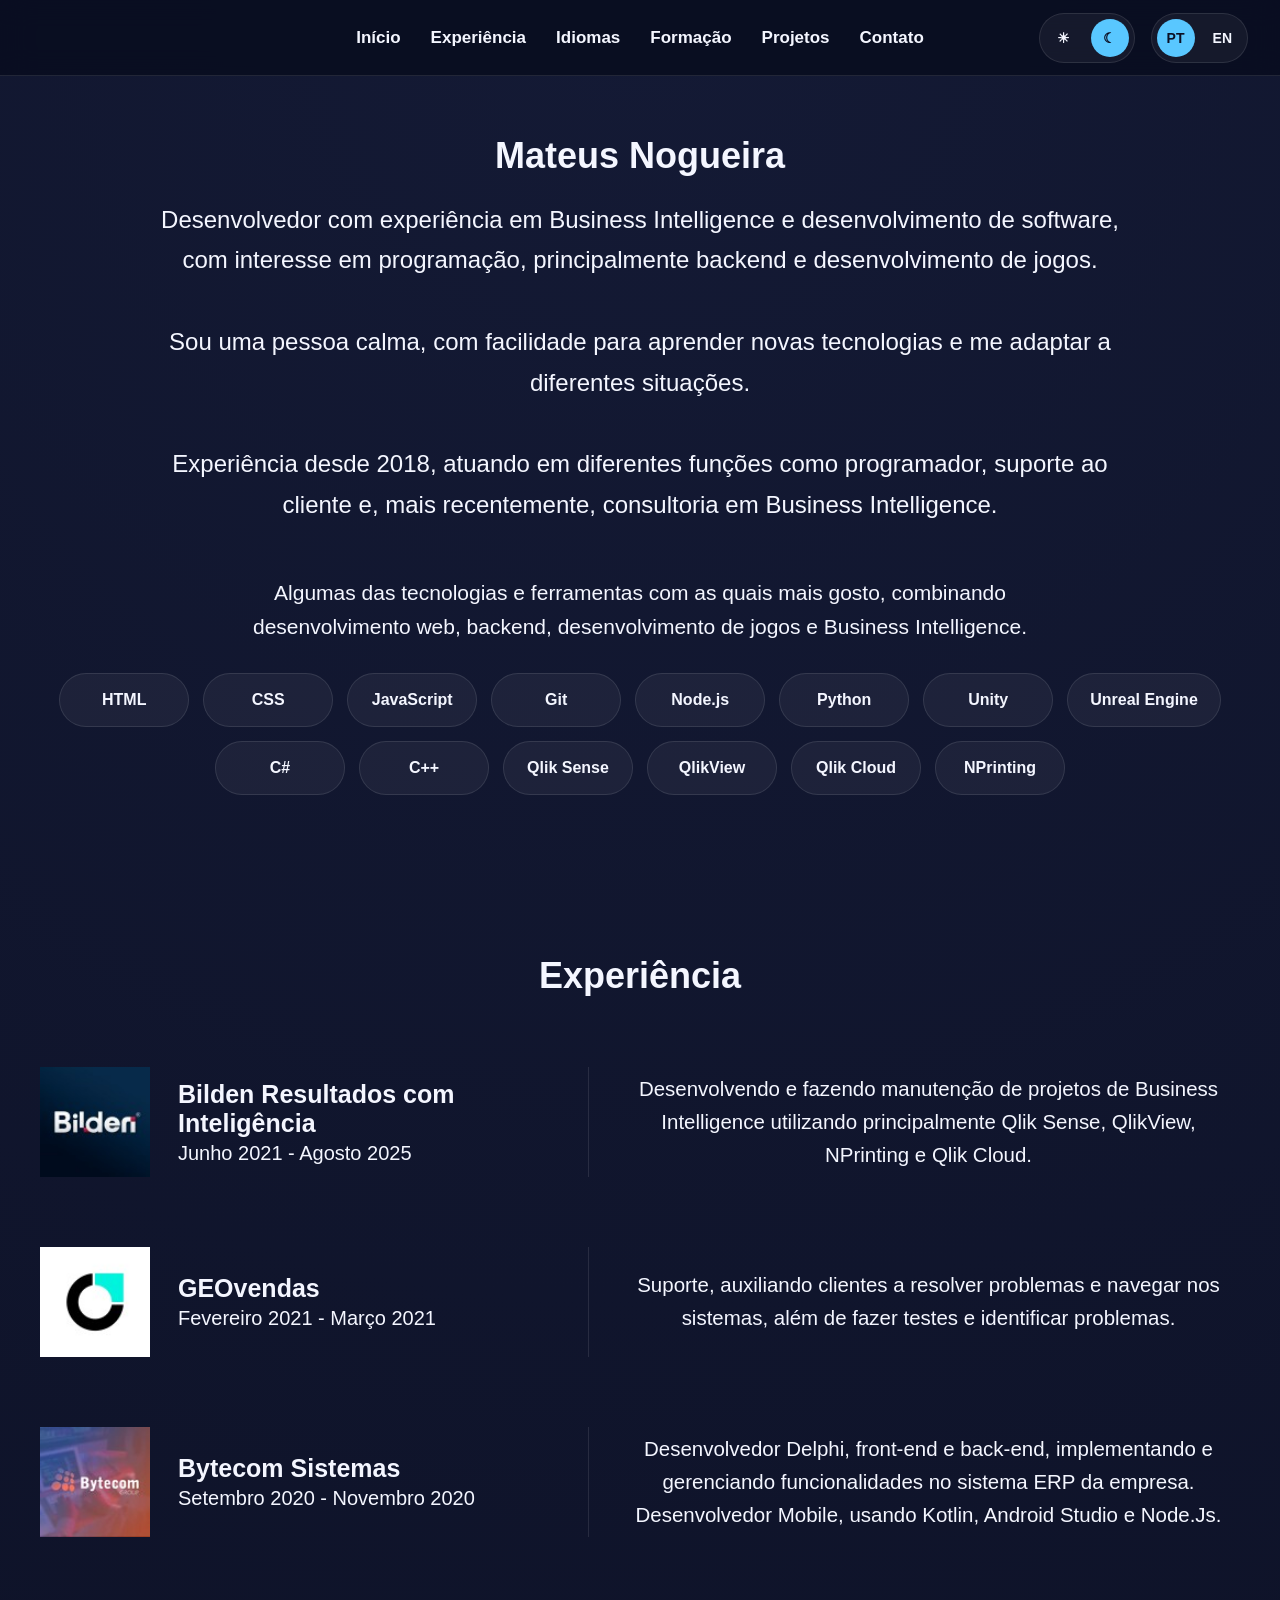
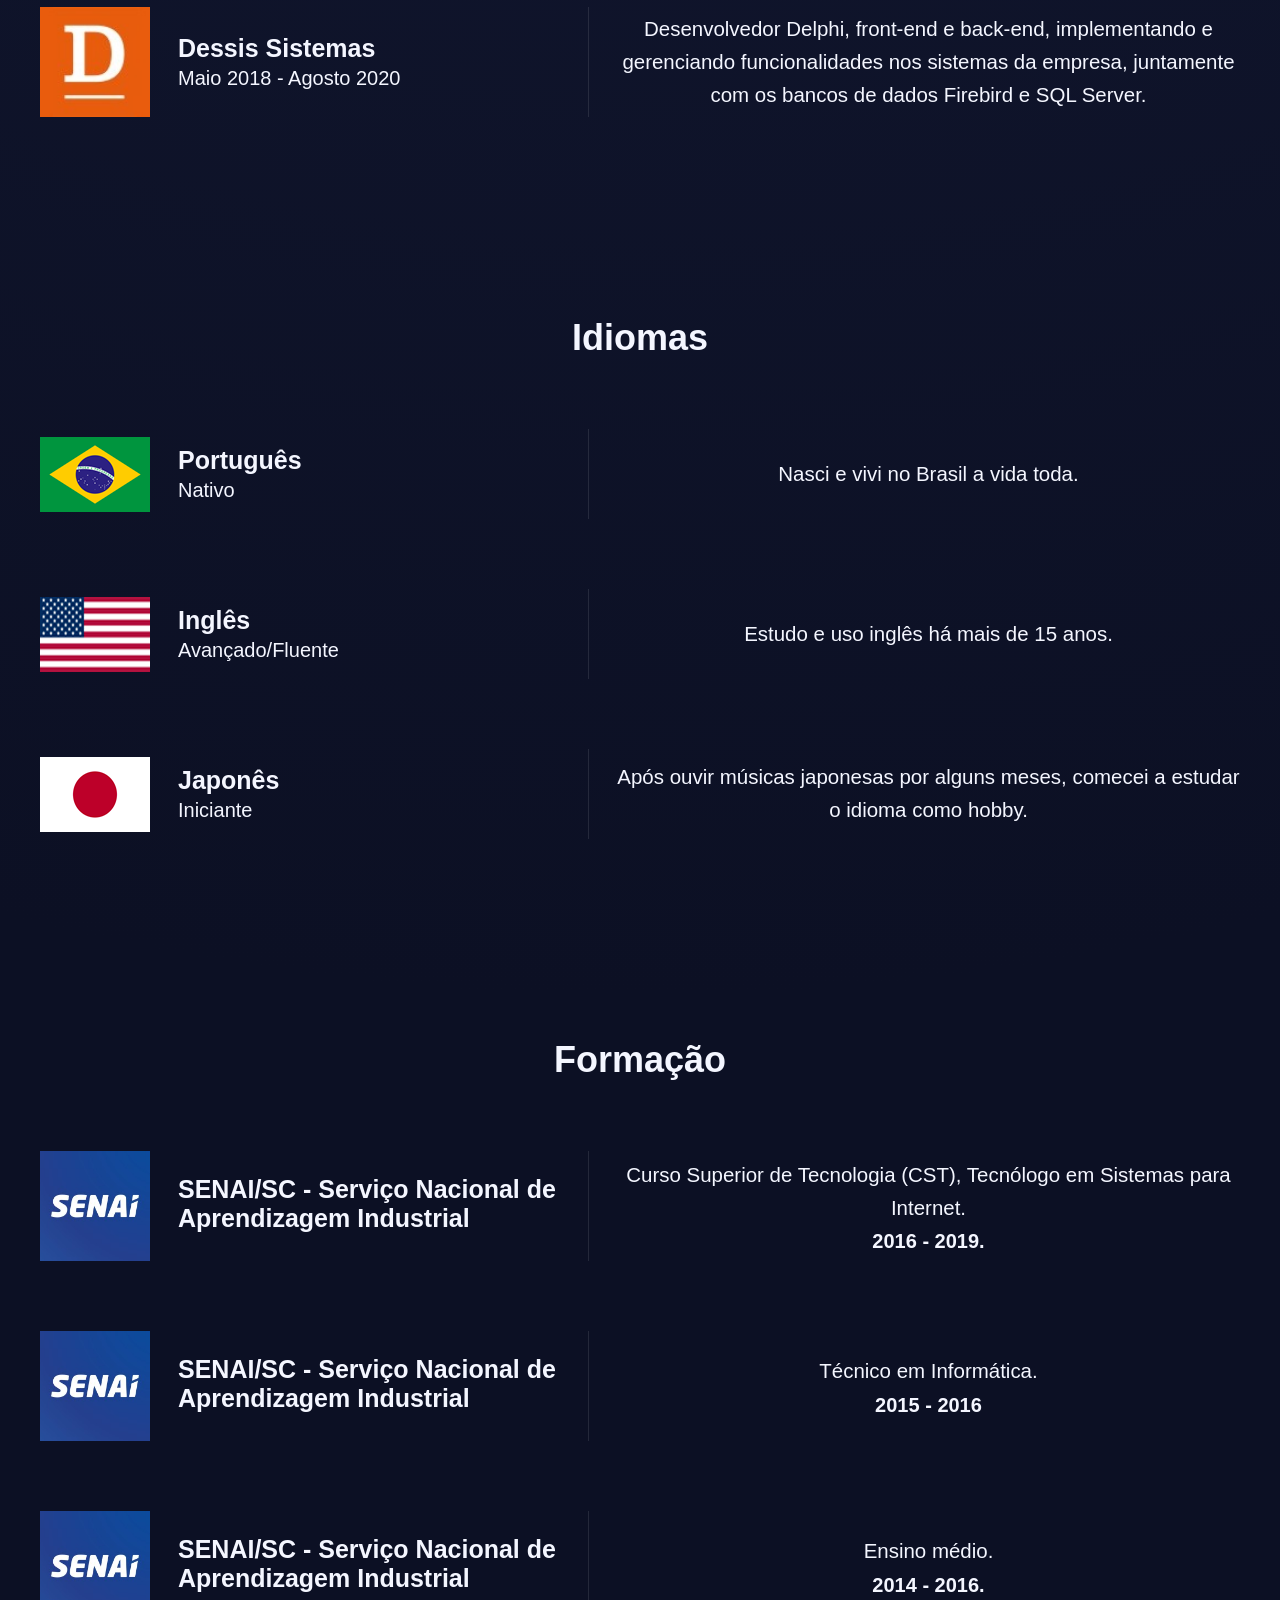
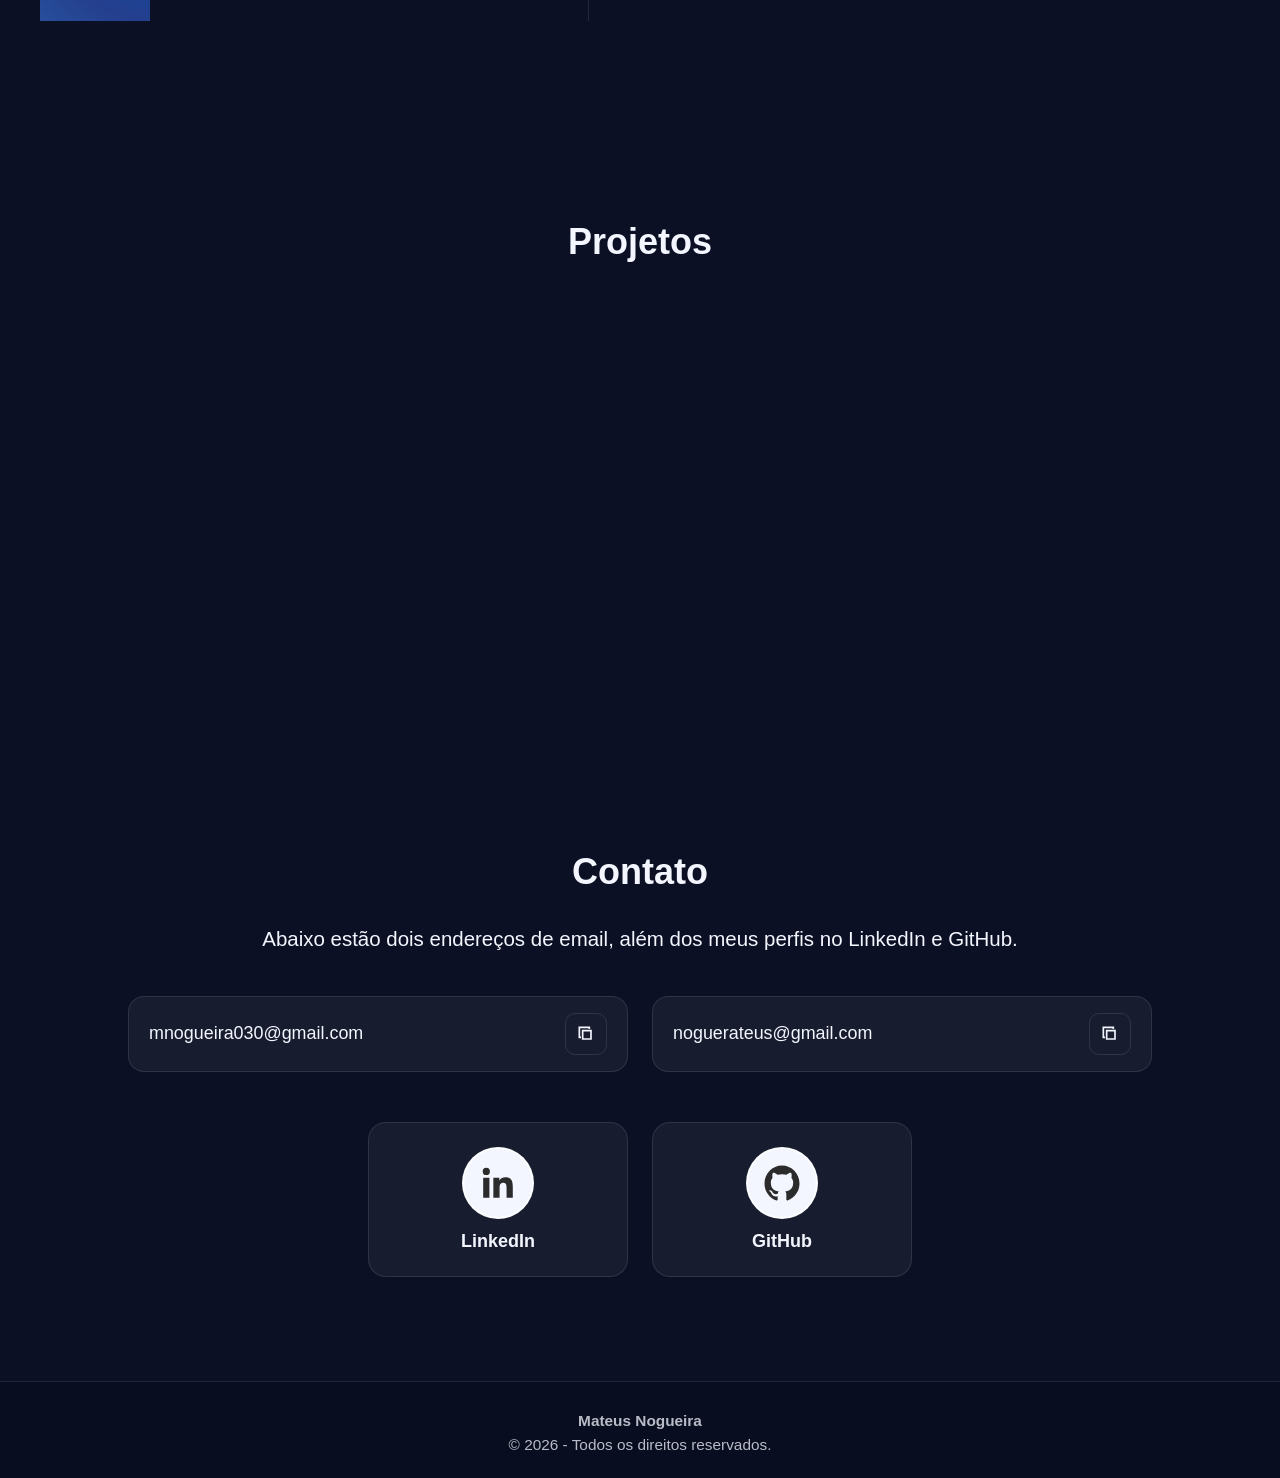
==== index.html @ 75cbdb63 "Inclusão da formação e formas de contato." ====
<!DOCTYPE html>
<html lang="pt-BR">
<head>
    <meta charset="UTF-8">
    <meta name="viewport" content="width=device-width, initial-scale=1.0">
    <link rel="stylesheet" href="css/main.css">
    <title data-i18n="site.title"></title>
</head>

<body>
    <header class="Header">
        <nav class="HeaderNav" aria-label="Navegação principal">
            <a href="#home" data-i18n="header.home"></a>
            <a href="#experience" data-i18n="header.experience"></a>
            <a href="#languages" data-i18n="header.languages"></a>
            <a href="#education" data-i18n="header.education"></a>
            <a href="#projects" data-i18n="header.projects"></a>
            <a href="#contact" data-i18n="header.contact"></a>
        </nav>

        <div class="HeaderControls">
            <div class="ControlGroup" aria-label="Seleção de tema">
                <button type="button" class="ControlButton ThemeButton" data-theme="light" aria-label="Usar tema claro" > ☀ </button>
                <button type="button" class="ControlButton ThemeButton" data-theme="dark" aria-label="Usar tema escuro"> ☾ </button>
            </div>

            <div class="ControlGroup" aria-label="Seleção de idioma" >
                <button type="button" class="ControlButton LanguageButton" data-language="ptbr" aria-label="Português"> PT </button>
                <button type="button" class="ControlButton LanguageButton" data-language="en" aria-label="English"> EN </button>
            </div>
        </div>
    </header>

    <main>
        <section id="home" class="ContentSection">
            <div class="AboutMeContent">
                <p class="DevName" data-i18n="main.dev.name"></p>
                <p class="HomeDescription" data-i18n="main.dev.description"></p>
            </div>
            <div class="Technologies">
                <p class="TechnologiesDescription" data-i18n="main.dev.technologies"></p>
                <div class="TechnologiesContainer">
                    <div class="TechnologyCard">HTML</div>
                    <div class="TechnologyCard">CSS</div>
                    <div class="TechnologyCard">JavaScript</div>
                    <div class="TechnologyCard">Git</div>
                    <div class="TechnologyCard">Node.js</div>
                    <div class="TechnologyCard">Python</div>
                    <div class="TechnologyCard">Unity</div>
                    <div class="TechnologyCard">Unreal Engine</div>
                    <div class="TechnologyCard">C#</div>
                    <div class="TechnologyCard">C++</div>
                    <div class="TechnologyCard">Qlik Sense</div>
                    <div class="TechnologyCard">QlikView</div>
                    <div class="TechnologyCard">Qlik Cloud</div>
                    <div class="TechnologyCard">NPrinting</div>
                </div>
            </div>
        </section>

        <section id="experience" class="ContentSection">
                <h2 data-i18n="sections.experience"></h2>
                <div class="ExperienceCard">
                    <div class="ExperiencePrimary">
                        <img class="ExperienceLogo" src="images/BildenNegociosLogo.jpg" alt="Bilden Resultados com Inteligência" >
                        <div class="ExperienceInfo">
                            <h3 data-i18n="experience.bilden.name"></h3>
                            <p data-i18n="experience.bilden.period"></p>
                        </div>
                    </div>
                    <div class="ExperienceDivider"></div>
                    <p class="ExperienceDescription" data-i18n="experience.bilden.description" ></p>
                </div>

                <div class="ExperienceCard">
                    <div class="ExperiencePrimary">
                        <img class="ExperienceLogo" src="images/GEOvendas.jpg" alt="GEOvendas" >
                        <div class="ExperienceInfo">
                            <h3 data-i18n="experience.geovendas.name"></h3>
                            <p data-i18n="experience.geovendas.period"></p>
                        </div>
                    </div>
                    <div class="ExperienceDivider"></div>
                    <p class="ExperienceDescription" data-i18n="experience.geovendas.description" ></p>
                </div>

                <div class="ExperienceCard">
                    <div class="ExperiencePrimary">
                        <img class="ExperienceLogo" src="images/BytecomLogo.jpg" alt="Bytecom Sistemas" >
                        <div class="ExperienceInfo">
                            <h3 data-i18n="experience.bytecom.name"></h3>
                            <p data-i18n="experience.bytecom.period"></p>
                        </div>
                    </div>
                    <div class="ExperienceDivider"></div>
                    <p class="ExperienceDescription" data-i18n="experience.bytecom.description" ></p>
                </div>

                <div class="ExperienceCard">
                    <div class="ExperiencePrimary">
                        <img class="ExperienceLogo" src="images/DessisLogo.jpg" alt="Dessis Sistemas" >
                        <div class="ExperienceInfo">
                            <h3 data-i18n="experience.dessis.name"></h3>
                            <p data-i18n="experience.dessis.period"></p>
                        </div>
                    </div>
                    <div class="ExperienceDivider"></div>
                    <p class="ExperienceDescription" data-i18n="experience.dessis.description" ></p>
                </div>
        </section>

        <section id="languages" class="ContentSection">
                <h2 data-i18n="sections.languages"></h2>
                <div class="LanguageCard">
                    <div class="LanguagePrimary">
                        <img class="LanguageFlag" src="images/BrazilIcon.png" alt="Brazil icon" >
                        <div class="LanguageInfo">
                            <h3 data-i18n="languages.portuguese.name"></h3>
                            <p data-i18n="languages.portuguese.level"></p>
                        </div>
                    </div>
                    <div class="LanguageDivider"></div>
                    <p class="LanguageDescription" data-i18n="languages.portuguese.description" ></p>
                </div>

                <div class="LanguageCard">
                    <div class="LanguagePrimary">
                        <img class="LanguageFlag" src="images/USAIcon.png" alt="USA icon" >
                        <div class="LanguageInfo">
                            <h3 data-i18n="languages.english.name"></h3>
                            <p data-i18n="languages.english.level"></p>
                        </div>
                    </div>
                    <div class="LanguageDivider"></div>
                    <p class="LanguageDescription" data-i18n="languages.english.description" ></p>
                </div>

                <div class="LanguageCard">
                    <div class="LanguagePrimary">
                        <img class="LanguageFlag" src="images/JapanIcon.png" alt="Japan icon" >
                        <div class="LanguageInfo">
                            <h3 data-i18n="languages.japanese.name"></h3>
                            <p data-i18n="languages.japanese.level"></p>
                        </div>
                    </div>
                    <div class="LanguageDivider"></div>
                    <p class="LanguageDescription" data-i18n="languages.japanese.description" ></p>
                </div>
        </section>

        <section id="education" class="ContentSection">
            <h2 data-i18n="sections.education"></h2>
            <div class="EducationCard">
                <div class="EducationPrimary">
                    <img class="EducationLogo" src="images/SenaiScLogo.jpg" alt="SENAI/SC" >
                    <div class="EducationInfo">
                        <h3 data-i18n="education.senai.name"></h3>
                    </div>
                </div>
                <div class="EducationDivider"></div>
                <div class="EducationDetails">
                    <p class="EducationDescription" data-i18n="education.bachelor.description" ></p>
                    <p class="EducationPeriod" data-i18n="education.bachelor.period"></p>
                </div>
            </div>

            <div class="EducationCard">
                <div class="EducationPrimary">
                    <img class="EducationLogo" src="images/SenaiScLogo.jpg" alt="SENAI/SC" >
                    <div class="EducationInfo">
                        <h3 data-i18n="education.senai.name"></h3>
                    </div>
                </div>
                <div class="EducationDivider"></div>
                <div class="EducationDetails">
                    <p class="EducationDescription" data-i18n="education.ittechnician.description" ></p>
                    <p class="EducationPeriod" data-i18n="education.ittechnician.period"></p>
                </div>
            </div>

            <div class="EducationCard">
                <div class="EducationPrimary">
                    <img class="EducationLogo" src="images/SenaiScLogo.jpg" alt="SENAI/SC" >
                    <div class="EducationInfo">
                        <h3 data-i18n="education.senai.name"></h3>
                    </div>
                </div>
                <div class="EducationDivider"></div>
                <div class="EducationDetails">
                    <p class="EducationDescription" data-i18n="education.highschool.description" ></p>
                    <p class="EducationPeriod" data-i18n="education.highschool.period"></p>
                </div>
            </div>
        </section>

        <section id="projects" class="ContentSection"> <h2 data-i18n="sections.projects"></h2> </section>

        <section id="contact" class="ContentSection">
            <h2 data-i18n="sections.contact"></h2>
            <p class="ContactDescription" data-i18n="contact.description"></p>
            <div class="ContactEmails">
                <div class="EmailCard">
                    <p class="EmailAddress">mnogueira030@gmail.com</p>
                    <button type="button" class="CopyButton" data-i18n-aria-label="contact.copyEmail" aria-label="Copiar email">
                        <svg class="CopyIcon" viewBox="0 0 24 24" aria-hidden="true" >
                            <path d="M8 8h10v10H8z" fill="none" stroke="currentColor" stroke-width="2" ></path>
                            <path d="M6 16H4V4h12v2" fill="none" stroke="currentColor" stroke-width="2" ></path>
                        </svg>
                    </button>
                </div>

                <div class="EmailCard">
                    <p class="EmailAddress">noguerateus@gmail.com</p>
                    <button type="button" class="CopyButton" data-i18n-aria-label="contact.copyEmail" aria-label="Copiar email" >
                        <svg class="CopyIcon" viewBox="0 0 24 24" aria-hidden="true" >
                            <path d="M8 8h10v10H8z" fill="none" stroke="currentColor" stroke-width="2" ></path>
                            <path d="M6 16H4V4h12v2" fill="none" stroke="currentColor" stroke-width="2" ></path>
                        </svg>
                    </button>
                </div>
            </div>

            <div class="SocialLinks">
                <a class="SocialCard LinkedInCard" href="https://www.linkedin.com/in/mateus-nogueira-b3b5a614b/" target="_blank" rel="noopener noreferrer">
                    <div class="SocialIconCircle">
                        <svg class="SocialIcon" viewBox="0 0 24 24" aria-hidden="true" >
                            <path fill="currentColor" d="M20.45 20.45h-3.56v-5.57c0-1.33-.03-3.04-1.85-3.04-1.85 0-2.14 1.45-2.14 2.94v5.67H9.34V9h3.42v1.56h.05c.48-.9 1.64-1.85 3.37-1.85 3.6 0 4.27 2.37 4.27 5.46v6.28zM5.32 7.43a2.06 2.06 0 1 1 0-4.12 2.06 2.06 0 0 1 0 4.12zM7.1 20.45H3.54V9H7.1v11.45z"></path>
                        </svg>
                    </div>
                    <p>LinkedIn</p>
                </a>
                <a class="SocialCard GitHubCard" href="https://github.com/MateusNoguera" target="_blank" rel="noopener noreferrer" >
                    <div class="SocialIconCircle">
                        <svg class="SocialIcon" viewBox="0 0 24 24" aria-hidden="true" >
                            <path fill="currentColor" d="M12 2C6.48 2 2 6.58 2 12.23c0 4.52 2.87 8.35 6.84 9.7.5.1.68-.22.68-.49 0-.24-.01-1.05-.01-1.9-2.78.62-3.37-1.21-3.37-1.21-.45-1.18-1.11-1.49-1.11-1.49-.91-.64.07-.63.07-.63 1 .07 1.53 1.05 1.53 1.05.89 1.56 2.34 1.11 2.91.85.09-.66.35-1.11.63-1.36-2.22-.26-4.56-1.14-4.56-5.06 0-1.12.39-2.03 1.03-2.75-.1-.26-.45-1.3.1-2.71 0 0 .84-.28 2.75 1.05A9.4 9.4 0 0 1 12 6.93a9.4 9.4 0 0 1 2.5.35c1.91-1.33 2.75-1.05 2.75-1.05.55 1.41.2 2.45.1 2.71.64.72 1.03 1.63 1.03 2.75 0 3.93-2.34 4.8-4.57 5.06.36.32.68.94.68 1.89 0 1.36-.01 2.46-.01 2.8 0 .27.18.59.69.49A10.24 10.24 0 0 0 22 12.23C22 6.58 17.52 2 12 2z"></path>
                        </svg>
                    </div>
                    <p>GitHub</p>
                </a>
            </div>
        </section>
    </main>

    <footer class="Footer">
        <p class="FooterDevName" data-i18n="main.dev.name"></p>
    <p data-i18n="footer.rights"></p>
    </footer>

    <script src="js/functions.js"></script>
</body>
</html>
---- css/main.css ----
:root {
    --background: #0c1024;
    --background-secondary: #141a35;
    --header-background: rgba(9, 13, 31, 0.88);

    --text: #f4f6ff;

    --accent: #59c7ff;
    --social-accent: #3b82a0;

    --border: rgba(255, 255, 255, 0.1);
    --card-background: rgba(255, 255, 255, 0.05);
}

:root[data-theme="light"] {
    --background: #eef3fb;
    --background-secondary: #ffffff;
    --header-background: rgba(255, 255, 255, 0.9);

    --text: #172038;

    --accent: #087fcb;

    --border: rgba(20, 31, 55, 0.28);
    --card-background: rgba(255, 255, 255, 0.72);
}

* {
    box-sizing: border-box;
    margin: 0;
    padding: 0;
}

html {
    scroll-behavior: smooth;
}

body {
    min-height: 100vh;
    color: var(--text);
    background:
        radial-gradient(
            circle at top,
            var(--background-secondary),
            var(--background) 55%
        );
    font-family: Arial, Helvetica, sans-serif;
    transition:
        color 0.3s ease,
        background-color 0.3s ease;
}

.Header {
    position: fixed;
    top: 0;
    left: 0;
    z-index: 10;
    display: grid;
    grid-template-columns: 1fr auto 1fr;
    align-items: center;
    width: 100%;
    min-height: 76px;
    padding: 12px 32px;
    background: var(--header-background);
    border-bottom: 1px solid var(--border);
    backdrop-filter: blur(14px);
}

.HeaderNav {
    grid-column: 2;
    display: flex;
    align-items: center;
    justify-content: center;
    gap: 30px;
}

.HeaderNav a {
    position: relative;
    color: var(--text);
    text-decoration: none;
    font-size: 17px;
    font-weight: 600;
    transition:
        color 0.2s ease,
        transform 0.2s ease;
}

.HeaderNav a::after {
    content: "";
    position: absolute;
    left: 0;
    bottom: -7px;
    width: 100%;
    height: 2px;
    background: var(--accent);
    border-radius: 999px;
    transform: scaleX(0);
    transition: transform 0.2s ease;
}

.HeaderNav a:hover {
    color: var(--accent);
    transform: translateY(-2px);
}

.HeaderNav a:hover::after {
    transform: scaleX(1);
}

.HeaderControls {
    grid-column: 3;
    justify-self: end;
    display: flex;
    align-items: center;
    gap: 16px;
}

.ControlGroup {
    display: flex;
    align-items: center;
    gap: 8px;
    padding: 5px;
    background: var(--card-background);
    border: 1px solid var(--border);
    border-radius: 999px;
}

.ControlButton {
    min-width: 38px;
    height: 38px;
    padding: 0 10px;
    color: var(--text);
    background: transparent;
    border: none;
    border-radius: 999px;
    font-size: 14px;
    font-weight: 700;
    cursor: pointer;
    transition:
        color 0.2s ease,
        background-color 0.2s ease,
        transform 0.2s ease;
}

.ControlButton:hover {
    color: var(--background);
    background: var(--accent);
    transform: scale(1.06);
}

.ControlButton.IsActive {
    color: var(--background);
    background: var(--accent);
}

main {
    padding-top: 76px;
}

section {
    scroll-margin-top: 100px;
}

#home {
    display: flex;
    flex-direction: column;
    align-items: center;
    min-height: auto;
    padding-top: 60px;
    padding-bottom: 60px;
}

.AboutMeContent {
    width: 100%;
    margin: 0 auto;
    text-align: center;
}

.DevName {
    margin-bottom: 24px;
    color: var(--text);
    font-size: clamp(26px, 4vw, 36px);
    font-weight: 700;
    line-height: 1.1;
    text-align: center;
}

.HomeDescription {
    width: 100%;
    max-width: 1000px;
    margin: 0 auto;
    color: var(--text);
    font-size: clamp(18px, 2vw, 24px);
    line-height: 1.7;
    white-space: pre-line;
    text-align: center;
}

.ContentSection {
    width: min(100% - 80px, 1500px);
    min-height: 70vh;
    margin: 0 auto;
    padding: 100px 0;
}

.ContentSection h2 {
    font-size: clamp(26px, 4vw, 36px);
    text-align: center;
}

.Technologies {
    width: 100%;
    margin-top: 50px;
}

.TechnologiesDescription {
    max-width: 850px;
    margin: 0 auto 30px;
    color: var(--text);
    font-size: clamp(17px, 2vw, 21px);
    line-height: 1.6;
    text-align: center;
}

.TechnologiesContainer {
    display: flex;
    justify-content: center;
    flex-wrap: wrap;
    gap: 14px;
}

.TechnologyCard {
    display: flex;
    align-items: center;
    justify-content: center;
    min-width: 130px;
    min-height: 54px;
    padding: 12px 22px;
    color: var(--text);
    background: var(--card-background);
    border: 1px solid var(--border);
    border-radius: 999px;
    font-size: 16px;
    font-weight: 600;
    transition:
        border-color 0.2s ease,
        background-color 0.2s ease,
        transform 0.2s ease;
}

.TechnologyCard:hover {
    border-color: var(--accent);
    transform: translateY(-3px);
}

.ExperienceCard {
    display: grid;
    grid-template-columns: minmax(420px, 520px) 1px 1fr;
    align-items: center;
    gap: 28px;
    width: 100%;
    margin-top: 70px;
}

.ExperiencePrimary {
    display: flex;
    align-items: center;
    gap: 28px;
}

.ExperienceLogo {
    flex-shrink: 0;
    width: 110px;
    height: 110px;
    object-fit: cover;
}

.ExperienceInfo {
    min-width: 0;
    color: var(--text);
    text-align: left;
}

.ExperienceInfo h3 {
    margin-bottom: 4px;
    font-size: clamp(20px, 2vw, 25px);
    font-weight: 700;
}

.ExperienceInfo p {
    font-size: clamp(16px, 1.6vw, 20px);
}

.ExperienceDivider {
    width: 1px;
    height: 100%;
    min-height: 110px;
    background: var(--border);
}

.ExperienceDescription {
    min-width: 0;
    color: var(--text);
    font-size: clamp(18px, 1.6vw, 22px);
    line-height: 1.6;
    text-align: center;
    white-space: pre-line;
    overflow-wrap: break-word;
}

.LanguageCard {
    display: grid;
    grid-template-columns: minmax(420px, 520px) 1px 1fr;
    align-items: center;
    gap: 28px;
    width: 100%;
    margin-top: 70px;
}

.LanguagePrimary {
    display: flex;
    align-items: center;
    gap: 28px;
}

.LanguageFlag {
    flex-shrink: 0;
    width: 110px;
    height: 75px;
    object-fit: cover;
}

.LanguageInfo {
    min-width: 0;
    color: var(--text);
    text-align: left;
}

.LanguageInfo h3 {
    margin-bottom: 4px;
    font-size: clamp(20px, 2vw, 25px);
    font-weight: 700;
}

.LanguageInfo p {
    font-size: clamp(16px, 1.6vw, 20px);
}

.LanguageDivider {
    width: 1px;
    height: 100%;
    min-height: 90px;
    background: var(--border);
}

.LanguageDescription {
    min-width: 0;
    color: var(--text);
    font-size: clamp(18px, 1.6vw, 22px);
    line-height: 1.6;
    text-align: center;
    white-space: pre-line;
    overflow-wrap: break-word;
}

.EducationCard {
    display: grid;
    grid-template-columns: minmax(420px, 520px) 1px 1fr;
    align-items: center;
    gap: 28px;
    width: 100%;
    margin-top: 70px;
}

.EducationPrimary {
    display: flex;
    align-items: center;
    gap: 28px;
}

.EducationLogo {
    flex-shrink: 0;
    width: 110px;
    height: 110px;
    object-fit: cover;
}

.EducationInfo {
    min-width: 0;
    color: var(--text);
    text-align: left;
}

.EducationInfo h3 {
    margin-bottom: 4px;
    font-size: clamp(20px, 2vw, 25px);
    font-weight: 700;
}

.EducationDivider {
    width: 1px;
    height: 100%;
    min-height: 110px;
    background: var(--border);
}

.EducationDetails {
    min-width: 0;
    color: var(--text);
    text-align: center;
}

.EducationDescription {
    min-width: 0;
    color: var(--text);
    font-size: clamp(18px, 1.6vw, 22px);
    line-height: 1.6;
    text-align: center;
    white-space: pre-line;
    overflow-wrap: break-word;
}

.EducationPeriod {
    margin-top: 6px;
    color: var(--text);
    font-size: clamp(16px, 1.6vw, 20px);
    text-align: center;
    font-weight: 700;
}

.ContactDescription {
    max-width: 800px;
    margin: 30px auto 0;
    color: var(--text);
    font-size: clamp(17px, 1.6vw, 21px);
    line-height: 1.6;
    text-align: center;
}

.ContactEmails {
    display: grid;
    grid-template-columns: repeat(2, minmax(300px, 500px));
    justify-content: center;
    gap: 24px;
    margin-top: 40px;
}

.EmailCard {
    display: flex;
    align-items: center;
    justify-content: space-between;
    gap: 20px;
    min-height: 76px;
    padding: 16px 20px;
    background: var(--card-background);
    border: 1px solid var(--border);
    border-radius: 16px;
}

.EmailAddress {
    min-width: 0;
    color: var(--text);
    font-size: clamp(16px, 1.4vw, 19px);
    overflow-wrap: anywhere;
}

.CopyButton {
    display: flex;
    align-items: center;
    justify-content: center;
    flex-shrink: 0;
    width: 42px;
    height: 42px;
    padding: 0;
    color: var(--text);
    background: transparent;
    border: 1px solid var(--border);
    border-radius: 10px;
    cursor: pointer;
    transition:
        color 0.2s ease,
        background-color 0.2s ease,
        border-color 0.2s ease,
        transform 0.2s ease;
}

.CopyButton:hover {
    color: var(--background);
    background: var(--accent);
    border-color: var(--accent);
    transform: translateY(-2px);
}

.CopyIcon {
    width: 20px;
    height: 20px;
}

.SocialLinks {
    display: grid;
    grid-template-columns: repeat(2, minmax(180px, 260px));
    justify-content: center;
    gap: 24px;
    margin-top: 50px;
}

.SocialCard {
    display: flex;
    flex-direction: column;
    align-items: center;
    justify-content: center;
    gap: 12px;
    min-height: 150px;
    padding: 24px;
    color: var(--text);
    background: var(--card-background);
    border: 1px solid var(--border);
    border-radius: 18px;
    text-decoration: none;
    transition:
        border-color 0.2s ease,
        transform 0.2s ease,
        box-shadow 0.2s ease;
}

.SocialCard:hover {
    border-color: var(--accent);
    transform: translateY(-5px);
    box-shadow: 0 10px 30px rgba(0, 0, 0, 0.15);
}

.SocialCard p {
    font-size: 18px;
    font-weight: 700;
}

.SocialIconCircle {
    position: relative;
    display: flex;
    align-items: center;
    justify-content: center;
    width: 72px;
    height: 72px;
    color: #2b2b2b;
    background: var(--text);
    border: 2px solid rgba(255, 255, 255, 0.85);
    border-radius: 50%;
    overflow: hidden;
}

.SocialIconCircle::before {
    content: "";
    position: absolute;
    left: 0;
    bottom: 0;
    width: 100%;
    height: 0;
    transition: height 0.35s ease;
}

.SocialIcon {
    position: relative;
    z-index: 1;
    width: 42px;
    height: 42px;
}

.SocialCard:hover .SocialIconCircle::before {
    height: 100%;
}

.LinkedInCard .SocialIconCircle::before {
    background: #0a66c2;
}

.GitHubCard .SocialIconCircle::before {
    background: #181717;
}

.LinkedInCard:hover .SocialIconCircle,
.GitHubCard:hover .SocialIconCircle {
    color: #ffffff;
}

.CopyButton.IsCopied {
    color: #ffffff;
    background: #2e9d63;
    border-color: #2e9d63;
}

.Footer {
    width: 100%;
    padding: 24px 20px;
    color: var(--text);
    background: var(--header-background);
    border-top: 1px solid var(--border);
    text-align: center;
}

.FooterDevName {
    font-size: clamp(18px, 1.5vw, 22px);
    font-weight: 700;
}

.Footer p {
    margin-top: 6px;
    font-size: clamp(14px, 1.2vw, 16px);
    opacity: 0.75;
}

@media (max-width: 900px) {
    #home {
        padding-top: 40px;
        padding-bottom: 50px;
    }

    .Header {
        grid-template-columns: 1fr;
        gap: 18px;
        padding: 16px 20px;
    }

    .HeaderNav {
        grid-column: 1;
        flex-wrap: wrap;
        gap: 18px 24px;
    }

    .HeaderControls {
        grid-column: 1;
        justify-self: center;
    }

    main {
        padding-top: 120px;
    }

    section {
        scroll-margin-top: 155px;
    }

    .ExperienceCard,
    .LanguageCard,
    .EducationCard {
        grid-template-columns: 1fr;
        gap: 20px;
    }

    .ExperiencePrimary,
    .LanguagePrimary,
    .EducationPrimary {
        justify-content: center;
    }

    .ExperienceInfo,
    .LanguageInfo,
    .EducationInfo {
        text-align: center;
    }

    .ExperienceDivider,
    .LanguageDivider,
    .EducationDivider {
        display: none;
    }

    .ExperienceDescription,
    .LanguageDescription,
    .EducationDescription {
        text-align: center;
    }

    .ExperienceLogo {
        width: 90px;
        height: 90px;
    }

    .LanguageFlag {
        width: 90px;
        height: 60px;
    }

    .EducationLogo {
        width: 90px;
        height: 90px;
    }

    .ContactEmails {
        grid-template-columns: 1fr;
    }

    .SocialLinks {
        grid-template-columns: repeat(2, minmax(140px, 220px));
    }
}

@media (max-width: 560px) {
    #home {
        padding-top: 30px;
        padding-bottom: 40px;
    }

    .HeaderNav {
        gap: 14px 18px;
    }

    .HeaderNav a {
        font-size: 15px;
    }

    .HeaderControls {
        flex-wrap: wrap;
        justify-content: center;
    }

    main {
        padding-top: 170px;
    }

    .ExperiencePrimary,
    .LanguagePrimary,
    .EducationPrimary {
        gap: 16px;
    }

    .ExperienceLogo {
        width: 70px;
        height: 70px;
    }

    .LanguageFlag {
        width: 70px;
        height: 47px;
    }

    .EducationLogo {
        width: 70px;
        height: 70px;
    }

    .EmailCard {
        padding: 14px 16px;
    }

    .EmailAddress {
        font-size: 16px;
    }

    .SocialLinks {
        grid-template-columns: repeat(2, minmax(120px, 1fr));
        gap: 16px;
    }

    .SocialCard {
        min-height: 130px;
        padding: 18px;
    }

    .SocialIconCircle {
        width: 64px;
        height: 64px;
    }

    .SocialIcon {
        width: 36px;
        height: 36px;
    }
}
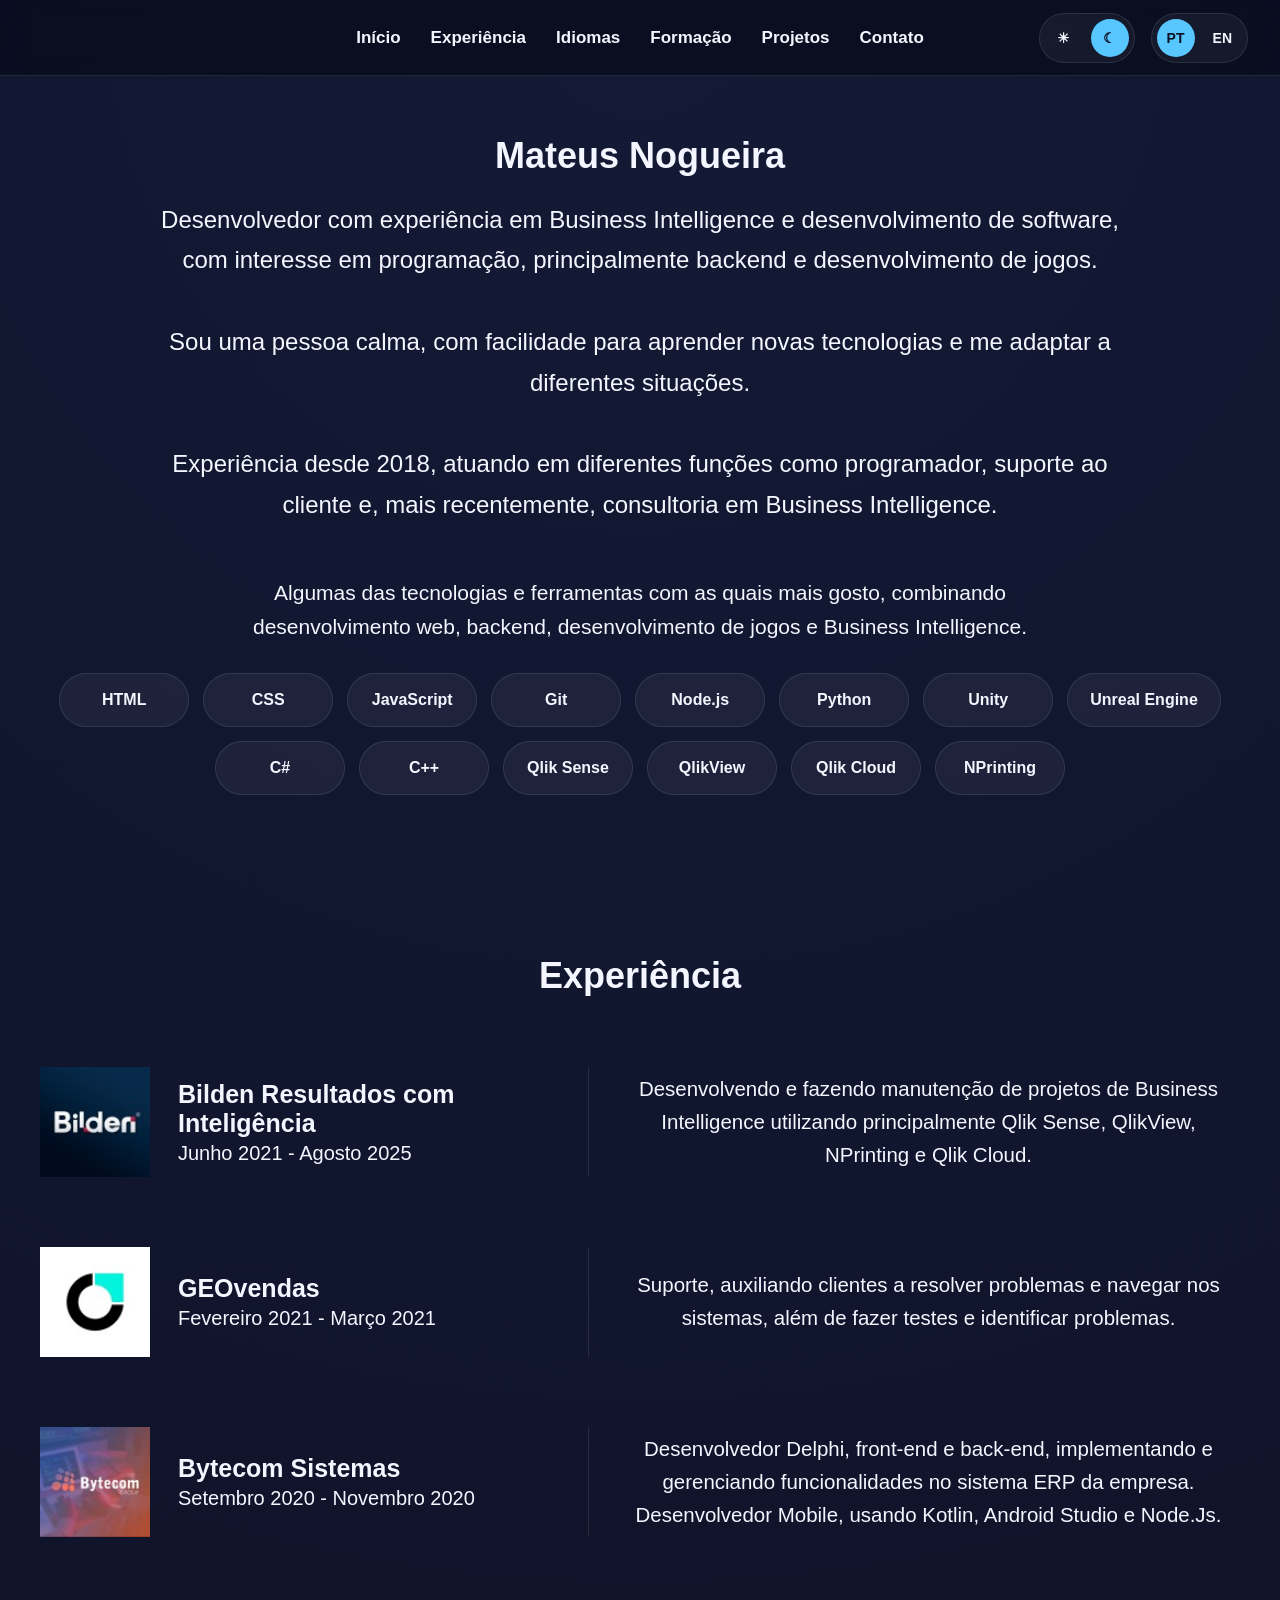
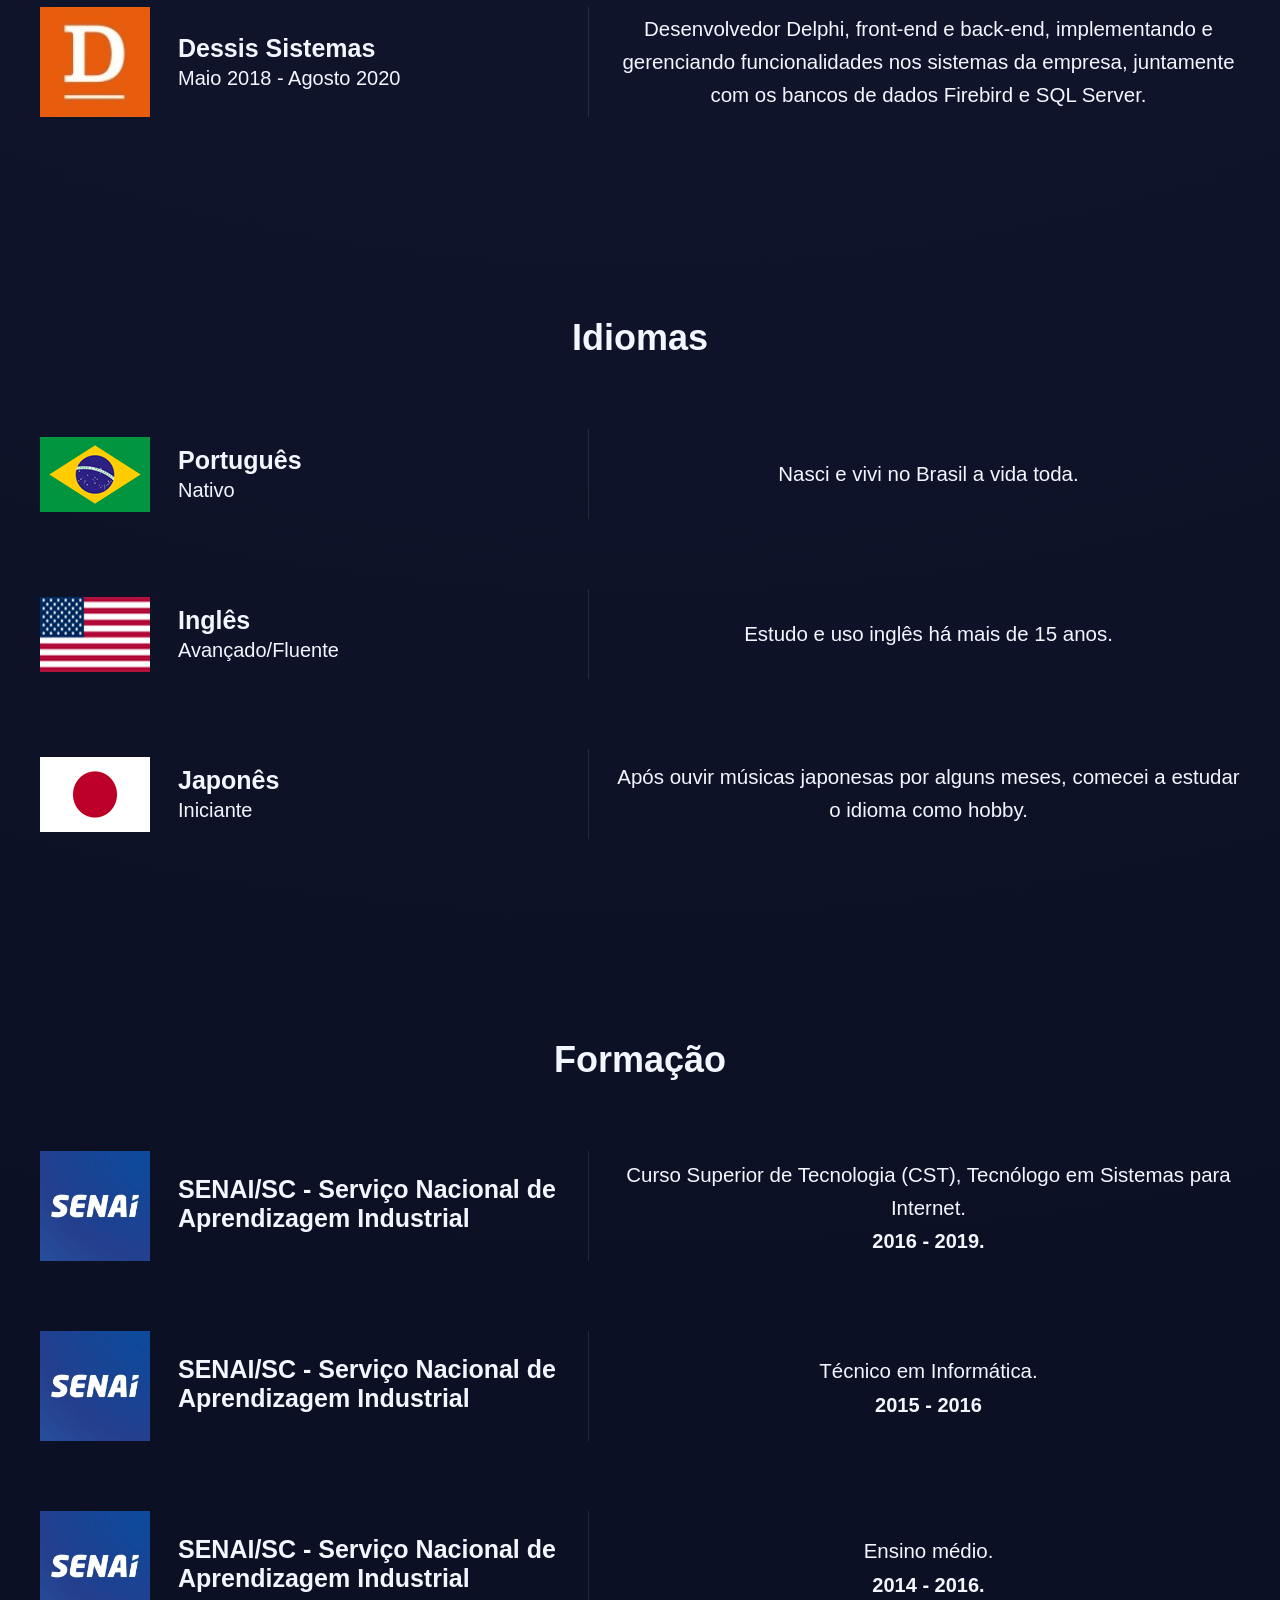
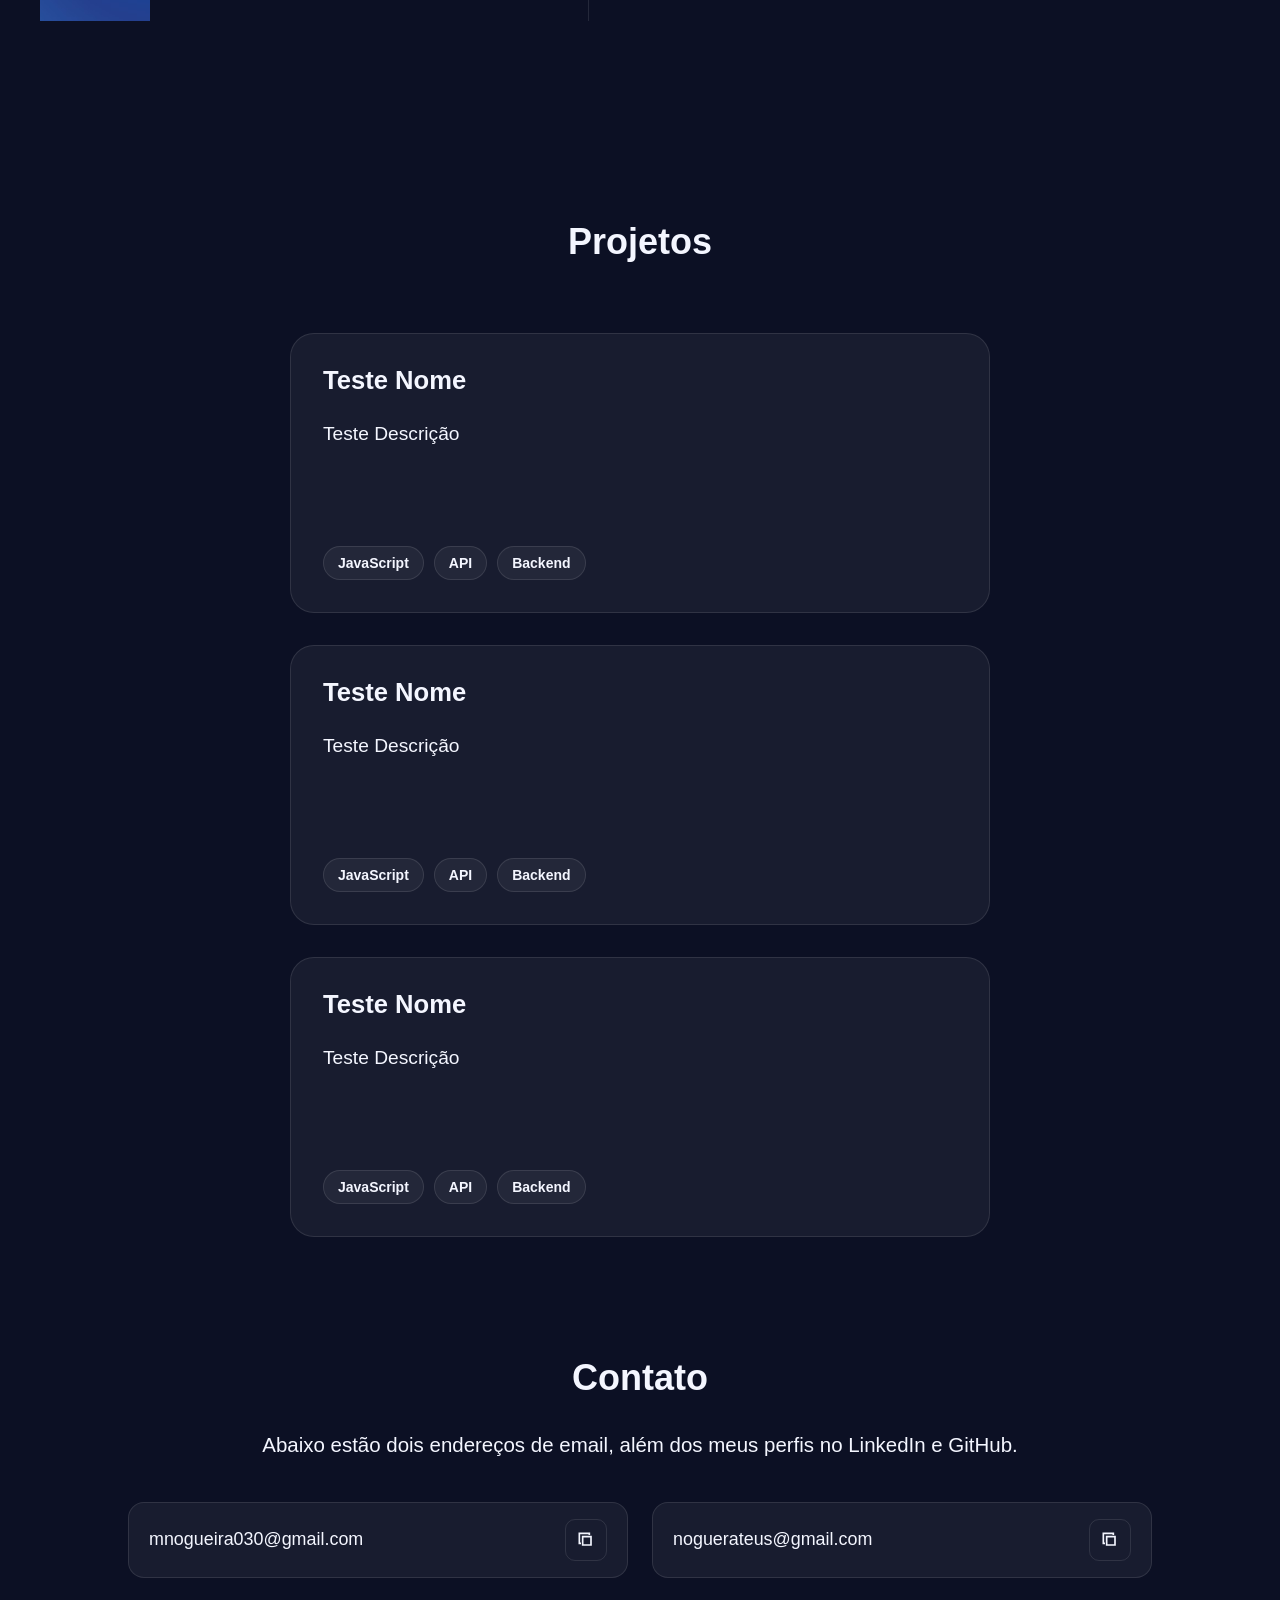
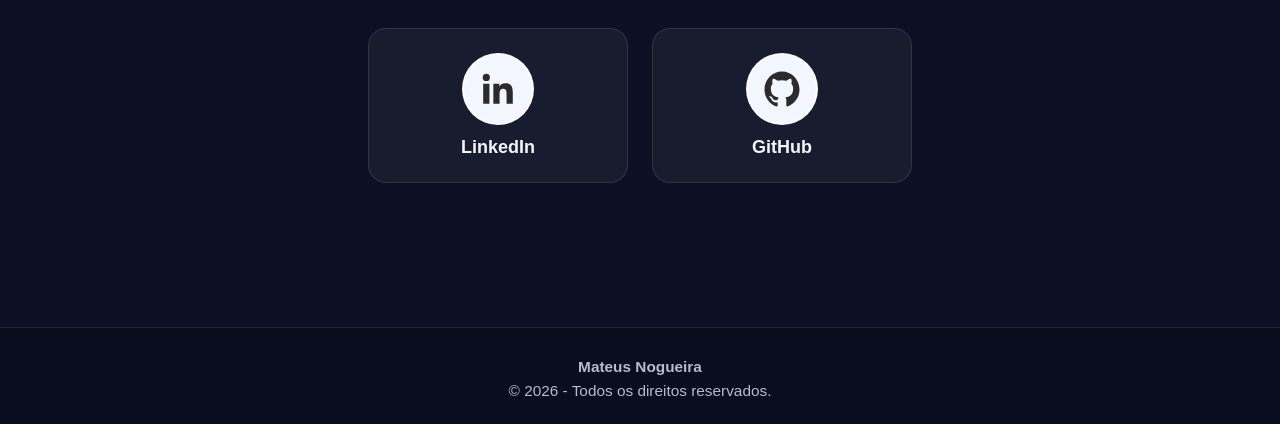
==== commit 22323113: "Inclusão seção projetos, ajustes visuais nos temas light/dark." ====
--- a/index.html
+++ b/index.html
@@ -193,7 +193,40 @@
             </div>
         </section>
 
-        <section id="projects" class="ContentSection"> <h2 data-i18n="sections.projects"></h2> </section>
+        <section id="projects" class="ContentSection">
+            <h2 data-i18n="sections.projects"></h2>
+
+            <div class="ProjectsContainer">
+                <a class="ProjectCard" href="#">
+                    <h3> Teste Nome </h3>
+                    <p class="ProjectDescription"> Teste Descrição </p>
+                    <div class="ProjectTags">
+                        <span class="ProjectTag">JavaScript</span>
+                        <span class="ProjectTag">API</span>
+                        <span class="ProjectTag">Backend</span>
+                    </div>
+                </a>
+                <a class="ProjectCard" href="#">
+                    <h3> Teste Nome </h3>
+                    <p class="ProjectDescription"> Teste Descrição </p>
+                    <div class="ProjectTags">
+                        <span class="ProjectTag">JavaScript</span>
+                        <span class="ProjectTag">API</span>
+                        <span class="ProjectTag">Backend</span>
+                    </div>
+                </a>
+                <a class="ProjectCard" href="#">
+                    <h3> Teste Nome </h3>
+                    <p class="ProjectDescription"> Teste Descrição </p>
+                    <div class="ProjectTags">
+                        <span class="ProjectTag">JavaScript</span>
+                        <span class="ProjectTag">API</span>
+                        <span class="ProjectTag">Backend</span>
+                    </div>
+                </a>
+            </div>
+            
+        </section>
 
         <section id="contact" class="ContentSection">
             <h2 data-i18n="sections.contact"></h2>
--- a/css/main.css
+++ b/css/main.css
@@ -10,6 +10,9 @@
 
     --border: rgba(255, 255, 255, 0.1);
     --card-background: rgba(255, 255, 255, 0.05);
+    --social-circle-background: var(--text);
+    --social-icon-color: #2b2b2b;
+    --social-circle-border: rgba(255, 255, 255, 0.85);
 }
 
 :root[data-theme="light"] {
@@ -23,6 +26,9 @@
 
     --border: rgba(20, 31, 55, 0.28);
     --card-background: rgba(255, 255, 255, 0.72);
+    --social-circle-background: #4b5563;
+    --social-icon-color: #ffffff;
+    --social-circle-border: rgba(20, 31, 55, 0.35);
 }
 
 * {
@@ -541,8 +547,8 @@
     justify-content: center;
     width: 72px;
     height: 72px;
-    color: #2b2b2b;
-    background: var(--text);
+    color: var(--social-icon-color);
+    background: var(--social-circle-background);
     border: 2px solid rgba(255, 255, 255, 0.85);
     border-radius: 50%;
     overflow: hidden;
@@ -608,6 +614,77 @@
     opacity: 0.75;
 }
 
+.ProjectsContainer {
+    display: flex;
+    justify-content: center;
+    flex-wrap: wrap;
+    gap: 32px;
+    margin-top: 70px;
+}
+
+.ProjectCard {
+    display: flex;
+    flex-direction: column;
+    flex: 0 1 700px;
+    min-height: 280px;
+    padding: 32px;
+    color: var(--text);
+    background: var(--card-background);
+    border: 1px solid var(--border);
+    border-radius: 24px;
+    text-decoration: none;
+    transition:
+        border-color 0.2s ease,
+        transform 0.2s ease,
+        box-shadow 0.2s ease;
+}
+
+.ProjectCard:hover {
+    border-color: var(--accent);
+    transform: translateY(-5px);
+    box-shadow: 0 12px 30px rgba(0, 0, 0, 0.15);
+}
+
+.ProjectCard h3 {
+    margin-bottom: 24px;
+    font-size: clamp(22px, 2vw, 28px);
+    font-weight: 700;
+}
+
+.ProjectDescription {
+    color: var(--text);
+    font-size: clamp(17px, 1.5vw, 20px);
+    line-height: 1.6;
+    white-space: pre-line;
+}
+
+.ProjectTags {
+    display: flex;
+    flex-wrap: wrap;
+    gap: 10px;
+    margin-top: auto;
+    padding-top: 18px;
+}
+
+.ProjectTag {
+    padding: 8px 14px;
+    color: var(--text);
+    background: var(--card-background);
+    border: 1px solid var(--border);
+    border-radius: 999px;
+    font-size: 14px;
+    font-weight: 600;
+}
+
+#projects {
+    min-height: auto;
+    padding-bottom: 60px;
+}
+
+#contact {
+    padding-top: 60px;
+}
+
 @media (max-width: 900px) {
     #home {
         padding-top: 40px;
@@ -685,6 +762,10 @@
         height: 90px;
     }
 
+    .ProjectCard {
+        flex-basis: 100%;
+    }
+
     .ContactEmails {
         grid-template-columns: 1fr;
     }
@@ -738,6 +819,11 @@
         height: 70px;
     }
 
+    .ProjectCard {
+        min-height: 240px;
+        padding: 24px;
+    }
+
     .EmailCard {
         padding: 14px 16px;
     }
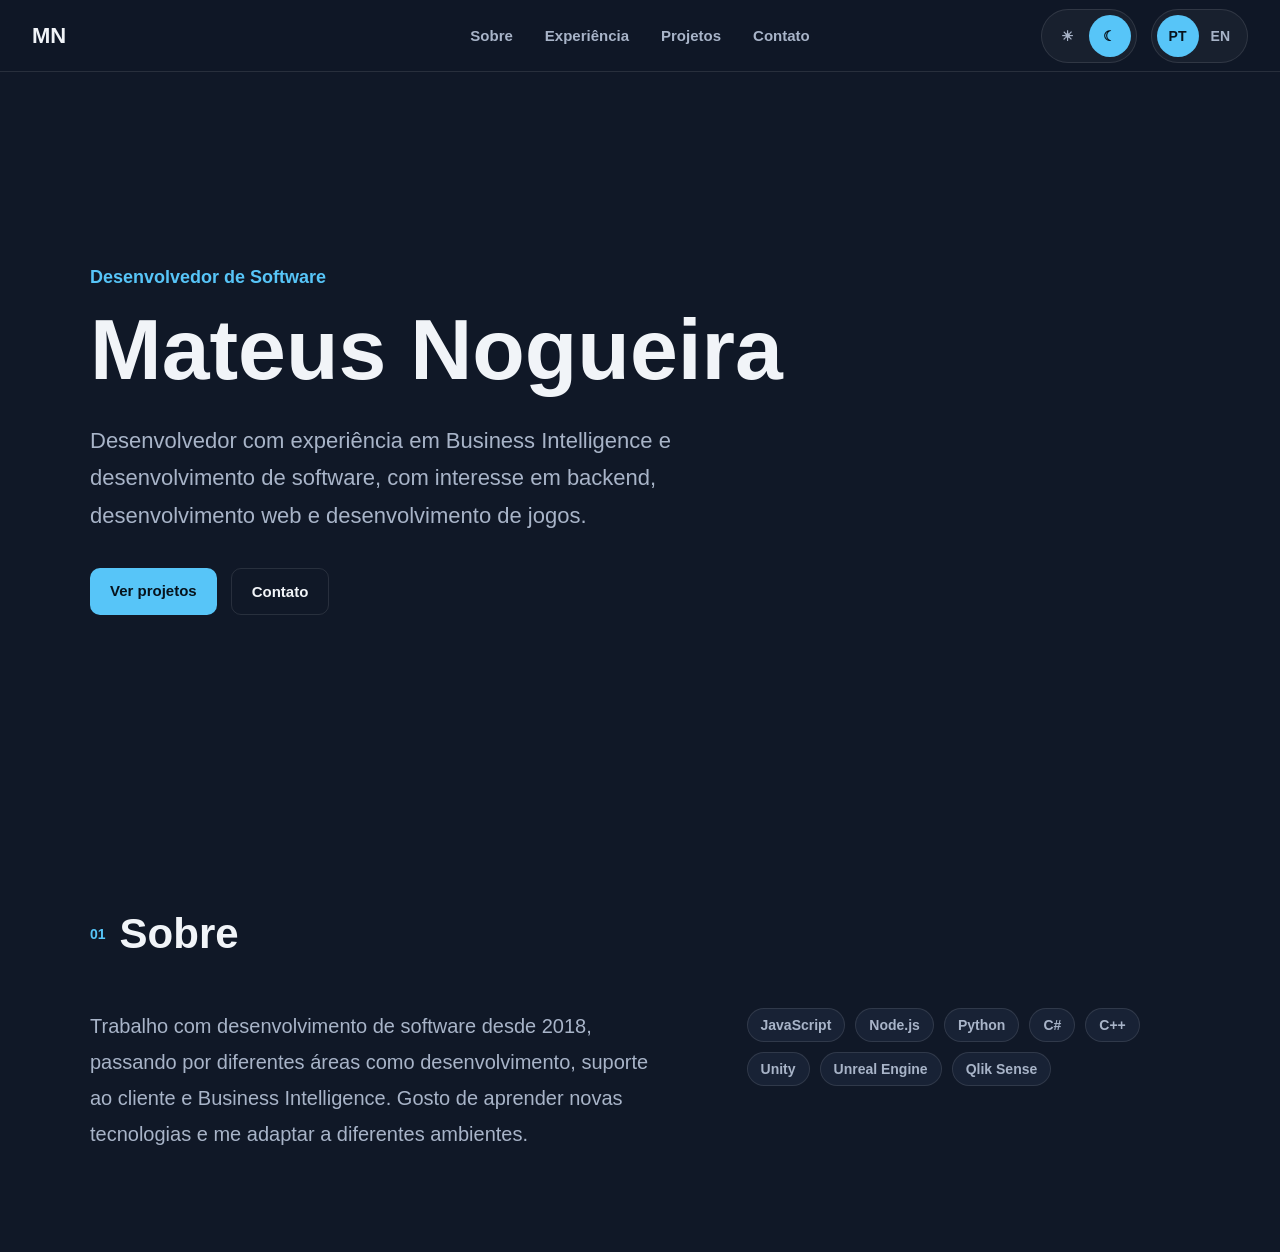
==== commit 0f523cec: "Remodelando o site." ====
--- a/index.html
+++ b/index.html
@@ -3,282 +3,110 @@
 <head>
     <meta charset="UTF-8">
     <meta name="viewport" content="width=device-width, initial-scale=1.0">
+
     <link rel="stylesheet" href="css/main.css">
+
     <title data-i18n="site.title"></title>
 </head>
 
 <body>
     <header class="Header">
+        <a class="Logo" href="#home">MN</a>
+
         <nav class="HeaderNav" aria-label="Navegação principal">
-            <a href="#home" data-i18n="header.home"></a>
+            <a href="#about" data-i18n="header.about"></a>
             <a href="#experience" data-i18n="header.experience"></a>
-            <a href="#languages" data-i18n="header.languages"></a>
-            <a href="#education" data-i18n="header.education"></a>
             <a href="#projects" data-i18n="header.projects"></a>
             <a href="#contact" data-i18n="header.contact"></a>
         </nav>
 
         <div class="HeaderControls">
-            <div class="ControlGroup" aria-label="Seleção de tema">
-                <button type="button" class="ControlButton ThemeButton" data-theme="light" aria-label="Usar tema claro" > ☀ </button>
-                <button type="button" class="ControlButton ThemeButton" data-theme="dark" aria-label="Usar tema escuro"> ☾ </button>
+            <div class="ControlGroup">
+                <button
+                    type="button"
+                    class="ControlButton ThemeButton"
+                    data-theme="light"
+                    aria-label="Usar tema claro"
+                >
+                    ☀
+                </button>
+
+                <button
+                    type="button"
+                    class="ControlButton ThemeButton"
+                    data-theme="dark"
+                    aria-label="Usar tema escuro"
+                >
+                    ☾
+                </button>
             </div>
 
-            <div class="ControlGroup" aria-label="Seleção de idioma" >
-                <button type="button" class="ControlButton LanguageButton" data-language="ptbr" aria-label="Português"> PT </button>
-                <button type="button" class="ControlButton LanguageButton" data-language="en" aria-label="English"> EN </button>
+            <div class="ControlGroup">
+                <button
+                    type="button"
+                    class="ControlButton LanguageButton"
+                    data-language="ptbr"
+                >
+                    PT
+                </button>
+
+                <button
+                    type="button"
+                    class="ControlButton LanguageButton"
+                    data-language="en"
+                >
+                    EN
+                </button>
             </div>
         </div>
     </header>
 
     <main>
-        <section id="home" class="ContentSection">
-            <div class="AboutMeContent">
-                <p class="DevName" data-i18n="main.dev.name"></p>
-                <p class="HomeDescription" data-i18n="main.dev.description"></p>
-            </div>
-            <div class="Technologies">
-                <p class="TechnologiesDescription" data-i18n="main.dev.technologies"></p>
-                <div class="TechnologiesContainer">
-                    <div class="TechnologyCard">HTML</div>
-                    <div class="TechnologyCard">CSS</div>
-                    <div class="TechnologyCard">JavaScript</div>
-                    <div class="TechnologyCard">Git</div>
-                    <div class="TechnologyCard">Node.js</div>
-                    <div class="TechnologyCard">Python</div>
-                    <div class="TechnologyCard">Unity</div>
-                    <div class="TechnologyCard">Unreal Engine</div>
-                    <div class="TechnologyCard">C#</div>
-                    <div class="TechnologyCard">C++</div>
-                    <div class="TechnologyCard">Qlik Sense</div>
-                    <div class="TechnologyCard">QlikView</div>
-                    <div class="TechnologyCard">Qlik Cloud</div>
-                    <div class="TechnologyCard">NPrinting</div>
-                </div>
+        <section id="home" class="HeroSection">
+            <p class="HeroRole" data-i18n="hero.role"></p>
+
+            <h1>Mateus Nogueira</h1>
+
+            <p class="HeroDescription" data-i18n="hero.description"></p>
+
+            <div class="HeroActions">
+                <a
+                    class="PrimaryButton"
+                    href="#projects"
+                    data-i18n="hero.projects"
+                ></a>
+
+                <a
+                    class="SecondaryButton"
+                    href="#contact"
+                    data-i18n="hero.contact"
+                ></a>
             </div>
         </section>
 
-        <section id="experience" class="ContentSection">
-                <h2 data-i18n="sections.experience"></h2>
-                <div class="ExperienceCard">
-                    <div class="ExperiencePrimary">
-                        <img class="ExperienceLogo" src="images/BildenNegociosLogo.jpg" alt="Bilden Resultados com Inteligência" >
-                        <div class="ExperienceInfo">
-                            <h3 data-i18n="experience.bilden.name"></h3>
-                            <p data-i18n="experience.bilden.period"></p>
-                        </div>
-                    </div>
-                    <div class="ExperienceDivider"></div>
-                    <p class="ExperienceDescription" data-i18n="experience.bilden.description" ></p>
-                </div>
-
-                <div class="ExperienceCard">
-                    <div class="ExperiencePrimary">
-                        <img class="ExperienceLogo" src="images/GEOvendas.jpg" alt="GEOvendas" >
-                        <div class="ExperienceInfo">
-                            <h3 data-i18n="experience.geovendas.name"></h3>
-                            <p data-i18n="experience.geovendas.period"></p>
-                        </div>
-                    </div>
-                    <div class="ExperienceDivider"></div>
-                    <p class="ExperienceDescription" data-i18n="experience.geovendas.description" ></p>
-                </div>
-
-                <div class="ExperienceCard">
-                    <div class="ExperiencePrimary">
-                        <img class="ExperienceLogo" src="images/BytecomLogo.jpg" alt="Bytecom Sistemas" >
-                        <div class="ExperienceInfo">
-                            <h3 data-i18n="experience.bytecom.name"></h3>
-                            <p data-i18n="experience.bytecom.period"></p>
-                        </div>
-                    </div>
-                    <div class="ExperienceDivider"></div>
-                    <p class="ExperienceDescription" data-i18n="experience.bytecom.description" ></p>
-                </div>
-
-                <div class="ExperienceCard">
-                    <div class="ExperiencePrimary">
-                        <img class="ExperienceLogo" src="images/DessisLogo.jpg" alt="Dessis Sistemas" >
-                        <div class="ExperienceInfo">
-                            <h3 data-i18n="experience.dessis.name"></h3>
-                            <p data-i18n="experience.dessis.period"></p>
-                        </div>
-                    </div>
-                    <div class="ExperienceDivider"></div>
-                    <p class="ExperienceDescription" data-i18n="experience.dessis.description" ></p>
-                </div>
-        </section>
-
-        <section id="languages" class="ContentSection">
-                <h2 data-i18n="sections.languages"></h2>
-                <div class="LanguageCard">
-                    <div class="LanguagePrimary">
-                        <img class="LanguageFlag" src="images/BrazilIcon.png" alt="Brazil icon" >
-                        <div class="LanguageInfo">
-                            <h3 data-i18n="languages.portuguese.name"></h3>
-                            <p data-i18n="languages.portuguese.level"></p>
-                        </div>
-                    </div>
-                    <div class="LanguageDivider"></div>
-                    <p class="LanguageDescription" data-i18n="languages.portuguese.description" ></p>
-                </div>
-
-                <div class="LanguageCard">
-                    <div class="LanguagePrimary">
-                        <img class="LanguageFlag" src="images/USAIcon.png" alt="USA icon" >
-                        <div class="LanguageInfo">
-                            <h3 data-i18n="languages.english.name"></h3>
-                            <p data-i18n="languages.english.level"></p>
-                        </div>
-                    </div>
-                    <div class="LanguageDivider"></div>
-                    <p class="LanguageDescription" data-i18n="languages.english.description" ></p>
-                </div>
-
-                <div class="LanguageCard">
-                    <div class="LanguagePrimary">
-                        <img class="LanguageFlag" src="images/JapanIcon.png" alt="Japan icon" >
-                        <div class="LanguageInfo">
-                            <h3 data-i18n="languages.japanese.name"></h3>
-                            <p data-i18n="languages.japanese.level"></p>
-                        </div>
-                    </div>
-                    <div class="LanguageDivider"></div>
-                    <p class="LanguageDescription" data-i18n="languages.japanese.description" ></p>
-                </div>
-        </section>
-
-        <section id="education" class="ContentSection">
-            <h2 data-i18n="sections.education"></h2>
-            <div class="EducationCard">
-                <div class="EducationPrimary">
-                    <img class="EducationLogo" src="images/SenaiScLogo.jpg" alt="SENAI/SC" >
-                    <div class="EducationInfo">
-                        <h3 data-i18n="education.senai.name"></h3>
-                    </div>
-                </div>
-                <div class="EducationDivider"></div>
-                <div class="EducationDetails">
-                    <p class="EducationDescription" data-i18n="education.bachelor.description" ></p>
-                    <p class="EducationPeriod" data-i18n="education.bachelor.period"></p>
-                </div>
+        <section id="about" class="ContentSection">
+            <div class="SectionTitle">
+                <span>01</span>
+                <h2 data-i18n="sections.about"></h2>
             </div>
 
-            <div class="EducationCard">
-                <div class="EducationPrimary">
-                    <img class="EducationLogo" src="images/SenaiScLogo.jpg" alt="SENAI/SC" >
-                    <div class="EducationInfo">
-                        <h3 data-i18n="education.senai.name"></h3>
-                    </div>
+            <div class="AboutContent">
+                <p class="AboutDescription" data-i18n="about.description"></p>
+
+                <div class="Technologies">
+                    <span>JavaScript</span>
+                    <span>Node.js</span>
+                    <span>Python</span>
+                    <span>C#</span>
+                    <span>C++</span>
+                    <span>Unity</span>
+                    <span>Unreal Engine</span>
+                    <span>Qlik Sense</span>
                 </div>
-                <div class="EducationDivider"></div>
-                <div class="EducationDetails">
-                    <p class="EducationDescription" data-i18n="education.ittechnician.description" ></p>
-                    <p class="EducationPeriod" data-i18n="education.ittechnician.period"></p>
-                </div>
-            </div>
-
-            <div class="EducationCard">
-                <div class="EducationPrimary">
-                    <img class="EducationLogo" src="images/SenaiScLogo.jpg" alt="SENAI/SC" >
-                    <div class="EducationInfo">
-                        <h3 data-i18n="education.senai.name"></h3>
-                    </div>
-                </div>
-                <div class="EducationDivider"></div>
-                <div class="EducationDetails">
-                    <p class="EducationDescription" data-i18n="education.highschool.description" ></p>
-                    <p class="EducationPeriod" data-i18n="education.highschool.period"></p>
-                </div>
-            </div>
-        </section>
-
-        <section id="projects" class="ContentSection">
-            <h2 data-i18n="sections.projects"></h2>
-
-            <div class="ProjectsContainer">
-                <a class="ProjectCard" href="#">
-                    <h3> Teste Nome </h3>
-                    <p class="ProjectDescription"> Teste Descrição </p>
-                    <div class="ProjectTags">
-                        <span class="ProjectTag">JavaScript</span>
-                        <span class="ProjectTag">API</span>
-                        <span class="ProjectTag">Backend</span>
-                    </div>
-                </a>
-                <a class="ProjectCard" href="#">
-                    <h3> Teste Nome </h3>
-                    <p class="ProjectDescription"> Teste Descrição </p>
-                    <div class="ProjectTags">
-                        <span class="ProjectTag">JavaScript</span>
-                        <span class="ProjectTag">API</span>
-                        <span class="ProjectTag">Backend</span>
-                    </div>
-                </a>
-                <a class="ProjectCard" href="#">
-                    <h3> Teste Nome </h3>
-                    <p class="ProjectDescription"> Teste Descrição </p>
-                    <div class="ProjectTags">
-                        <span class="ProjectTag">JavaScript</span>
-                        <span class="ProjectTag">API</span>
-                        <span class="ProjectTag">Backend</span>
-                    </div>
-                </a>
-            </div>
-            
-        </section>
-
-        <section id="contact" class="ContentSection">
-            <h2 data-i18n="sections.contact"></h2>
-            <p class="ContactDescription" data-i18n="contact.description"></p>
-            <div class="ContactEmails">
-                <div class="EmailCard">
-                    <p class="EmailAddress">mnogueira030@gmail.com</p>
-                    <button type="button" class="CopyButton" data-i18n-aria-label="contact.copyEmail" aria-label="Copiar email">
-                        <svg class="CopyIcon" viewBox="0 0 24 24" aria-hidden="true" >
-                            <path d="M8 8h10v10H8z" fill="none" stroke="currentColor" stroke-width="2" ></path>
-                            <path d="M6 16H4V4h12v2" fill="none" stroke="currentColor" stroke-width="2" ></path>
-                        </svg>
-                    </button>
-                </div>
-
-                <div class="EmailCard">
-                    <p class="EmailAddress">noguerateus@gmail.com</p>
-                    <button type="button" class="CopyButton" data-i18n-aria-label="contact.copyEmail" aria-label="Copiar email" >
-                        <svg class="CopyIcon" viewBox="0 0 24 24" aria-hidden="true" >
-                            <path d="M8 8h10v10H8z" fill="none" stroke="currentColor" stroke-width="2" ></path>
-                            <path d="M6 16H4V4h12v2" fill="none" stroke="currentColor" stroke-width="2" ></path>
-                        </svg>
-                    </button>
-                </div>
-            </div>
-
-            <div class="SocialLinks">
-                <a class="SocialCard LinkedInCard" href="https://www.linkedin.com/in/mateus-nogueira-b3b5a614b/" target="_blank" rel="noopener noreferrer">
-                    <div class="SocialIconCircle">
-                        <svg class="SocialIcon" viewBox="0 0 24 24" aria-hidden="true" >
-                            <path fill="currentColor" d="M20.45 20.45h-3.56v-5.57c0-1.33-.03-3.04-1.85-3.04-1.85 0-2.14 1.45-2.14 2.94v5.67H9.34V9h3.42v1.56h.05c.48-.9 1.64-1.85 3.37-1.85 3.6 0 4.27 2.37 4.27 5.46v6.28zM5.32 7.43a2.06 2.06 0 1 1 0-4.12 2.06 2.06 0 0 1 0 4.12zM7.1 20.45H3.54V9H7.1v11.45z"></path>
-                        </svg>
-                    </div>
-                    <p>LinkedIn</p>
-                </a>
-                <a class="SocialCard GitHubCard" href="https://github.com/MateusNoguera" target="_blank" rel="noopener noreferrer" >
-                    <div class="SocialIconCircle">
-                        <svg class="SocialIcon" viewBox="0 0 24 24" aria-hidden="true" >
-                            <path fill="currentColor" d="M12 2C6.48 2 2 6.58 2 12.23c0 4.52 2.87 8.35 6.84 9.7.5.1.68-.22.68-.49 0-.24-.01-1.05-.01-1.9-2.78.62-3.37-1.21-3.37-1.21-.45-1.18-1.11-1.49-1.11-1.49-.91-.64.07-.63.07-.63 1 .07 1.53 1.05 1.53 1.05.89 1.56 2.34 1.11 2.91.85.09-.66.35-1.11.63-1.36-2.22-.26-4.56-1.14-4.56-5.06 0-1.12.39-2.03 1.03-2.75-.1-.26-.45-1.3.1-2.71 0 0 .84-.28 2.75 1.05A9.4 9.4 0 0 1 12 6.93a9.4 9.4 0 0 1 2.5.35c1.91-1.33 2.75-1.05 2.75-1.05.55 1.41.2 2.45.1 2.71.64.72 1.03 1.63 1.03 2.75 0 3.93-2.34 4.8-4.57 5.06.36.32.68.94.68 1.89 0 1.36-.01 2.46-.01 2.8 0 .27.18.59.69.49A10.24 10.24 0 0 0 22 12.23C22 6.58 17.52 2 12 2z"></path>
-                        </svg>
-                    </div>
-                    <p>GitHub</p>
-                </a>
             </div>
         </section>
     </main>
 
-    <footer class="Footer">
-        <p class="FooterDevName" data-i18n="main.dev.name"></p>
-    <p data-i18n="footer.rights"></p>
-    </footer>
-
     <script src="js/functions.js"></script>
 </body>
 </html>
--- a/css/main.css
+++ b/css/main.css
@@ -1,34 +1,33 @@
 :root {
-    --background: #0c1024;
-    --background-secondary: #141a35;
-    --header-background: rgba(9, 13, 31, 0.88);
-
-    --text: #f4f6ff;
-
-    --accent: #59c7ff;
-    --social-accent: #3b82a0;
+    --background: #101827;
+    --header-background: rgba(16, 24, 39, 0.9);
+
+    --surface: #182235;
+    --surface-hover: #1e2a40;
+
+    --text: #f1f4f8;
+    --text-secondary: #a8b4c8;
+
+    --accent: #57c5f8;
 
     --border: rgba(255, 255, 255, 0.1);
-    --card-background: rgba(255, 255, 255, 0.05);
-    --social-circle-background: var(--text);
-    --social-icon-color: #2b2b2b;
-    --social-circle-border: rgba(255, 255, 255, 0.85);
+    --control-background: rgba(255, 255, 255, 0.04);
 }
 
 :root[data-theme="light"] {
-    --background: #eef3fb;
-    --background-secondary: #ffffff;
-    --header-background: rgba(255, 255, 255, 0.9);
-
-    --text: #172038;
-
-    --accent: #087fcb;
-
-    --border: rgba(20, 31, 55, 0.28);
-    --card-background: rgba(255, 255, 255, 0.72);
-    --social-circle-background: #4b5563;
-    --social-icon-color: #ffffff;
-    --social-circle-border: rgba(20, 31, 55, 0.35);
+    --background: #f2f5f9;
+    --header-background: rgba(242, 245, 249, 0.9);
+
+    --surface: #ffffff;
+    --surface-hover: #e9eef5;
+
+    --text: #172033;
+    --text-secondary: #5f6d82;
+
+    --accent: #168bd0;
+
+    --border: rgba(23, 32, 51, 0.12);
+    --control-background: rgba(23, 32, 51, 0.04);
 }
 
 * {
@@ -44,12 +43,7 @@
 body {
     min-height: 100vh;
     color: var(--text);
-    background:
-        radial-gradient(
-            circle at top,
-            var(--background-secondary),
-            var(--background) 55%
-        );
+    background: var(--background);
     font-family: Arial, Helvetica, sans-serif;
     transition:
         color 0.3s ease,
@@ -61,87 +55,95 @@
     top: 0;
     left: 0;
     z-index: 10;
+
     display: grid;
     grid-template-columns: 1fr auto 1fr;
     align-items: center;
+
     width: 100%;
-    min-height: 76px;
-    padding: 12px 32px;
+    min-height: 72px;
+    padding: 0 32px;
+
     background: var(--header-background);
     border-bottom: 1px solid var(--border);
+
     backdrop-filter: blur(14px);
 }
 
+.Logo {
+    justify-self: start;
+
+    color: var(--text);
+
+    font-size: 22px;
+    font-weight: 800;
+
+    text-decoration: none;
+}
+
 .HeaderNav {
-    grid-column: 2;
     display: flex;
     align-items: center;
     justify-content: center;
-    gap: 30px;
+
+    gap: 32px;
 }
 
 .HeaderNav a {
-    position: relative;
-    color: var(--text);
+    color: var(--text-secondary);
+
+    font-size: 15px;
+    font-weight: 600;
+
     text-decoration: none;
-    font-size: 17px;
-    font-weight: 600;
-    transition:
-        color 0.2s ease,
-        transform 0.2s ease;
-}
-
-.HeaderNav a::after {
-    content: "";
-    position: absolute;
-    left: 0;
-    bottom: -7px;
-    width: 100%;
-    height: 2px;
-    background: var(--accent);
-    border-radius: 999px;
-    transform: scaleX(0);
-    transition: transform 0.2s ease;
+
+    transition: color 0.2s ease;
 }
 
 .HeaderNav a:hover {
     color: var(--accent);
-    transform: translateY(-2px);
-}
-
-.HeaderNav a:hover::after {
-    transform: scaleX(1);
 }
 
 .HeaderControls {
-    grid-column: 3;
     justify-self: end;
-    display: flex;
-    align-items: center;
-    gap: 16px;
+
+    display: flex;
+    align-items: center;
+
+    gap: 14px;
 }
 
 .ControlGroup {
     display: flex;
     align-items: center;
-    gap: 8px;
+
     padding: 5px;
-    background: var(--card-background);
+
+    background: var(--control-background);
     border: 1px solid var(--border);
     border-radius: 999px;
 }
 
 .ControlButton {
-    min-width: 38px;
-    height: 38px;
-    padding: 0 10px;
-    color: var(--text);
+    display: flex;
+    align-items: center;
+    justify-content: center;
+
+    min-width: 42px;
+    height: 42px;
+    padding: 0 12px;
+
+    color: var(--text-secondary);
     background: transparent;
+
     border: none;
     border-radius: 999px;
+
     font-size: 14px;
     font-weight: 700;
+
     cursor: pointer;
+
     transition:
         color 0.2s ease,
         background-color 0.2s ease,
@@ -149,706 +151,245 @@
 }
 
 .ControlButton:hover {
-    color: var(--background);
+    color: var(--accent);
+    background: rgba(87, 197, 248, 0.1);
+}
+
+.ControlButton.IsActive {
+    color: #07131c;
     background: var(--accent);
-    transform: scale(1.06);
-}
-
-.ControlButton.IsActive {
-    color: var(--background);
+}
+
+.ControlButton.IsActive:hover {
+    color: #07131c;
     background: var(--accent);
+
+    transform: scale(1.04);
 }
 
 main {
-    padding-top: 76px;
-}
-
-section {
-    scroll-margin-top: 100px;
-}
-
-#home {
+    padding-top: 72px;
+}
+
+.HeroSection {
     display: flex;
     flex-direction: column;
-    align-items: center;
-    min-height: auto;
-    padding-top: 60px;
-    padding-bottom: 60px;
-}
-
-.AboutMeContent {
-    width: 100%;
+    justify-content: center;
+
+    width: min(100% - 48px, 1100px);
+    min-height: 82vh;
+
     margin: 0 auto;
-    text-align: center;
-}
-
-.DevName {
-    margin-bottom: 24px;
-    color: var(--text);
-    font-size: clamp(26px, 4vw, 36px);
+}
+
+.HeroRole {
+    margin-bottom: 18px;
+
+    color: var(--accent);
+
+    font-size: clamp(16px, 1.5vw, 18px);
     font-weight: 700;
-    line-height: 1.1;
-    text-align: center;
-}
-
-.HomeDescription {
-    width: 100%;
-    max-width: 1000px;
-    margin: 0 auto;
-    color: var(--text);
-    font-size: clamp(18px, 2vw, 24px);
+}
+
+.HeroSection h1 {
+    color: var(--text);
+
+    font-size: clamp(48px, 7vw, 86px);
+    font-weight: 800;
+    line-height: 1;
+}
+
+.HeroDescription {
+    max-width: 720px;
+
+    margin-top: 30px;
+
+    color: var(--text-secondary);
+
+    font-size: clamp(18px, 2vw, 22px);
     line-height: 1.7;
-    white-space: pre-line;
-    text-align: center;
-}
-
-.ContentSection {
-    width: min(100% - 80px, 1500px);
-    min-height: 70vh;
-    margin: 0 auto;
-    padding: 100px 0;
-}
-
-.ContentSection h2 {
-    font-size: clamp(26px, 4vw, 36px);
-    text-align: center;
-}
-
-.Technologies {
-    width: 100%;
-    margin-top: 50px;
-}
-
-.TechnologiesDescription {
-    max-width: 850px;
-    margin: 0 auto 30px;
-    color: var(--text);
-    font-size: clamp(17px, 2vw, 21px);
-    line-height: 1.6;
-    text-align: center;
-}
-
-.TechnologiesContainer {
-    display: flex;
-    justify-content: center;
-    flex-wrap: wrap;
+}
+
+.HeroActions {
+    display: flex;
+
     gap: 14px;
-}
-
-.TechnologyCard {
-    display: flex;
-    align-items: center;
-    justify-content: center;
-    min-width: 130px;
-    min-height: 54px;
-    padding: 12px 22px;
-    color: var(--text);
-    background: var(--card-background);
-    border: 1px solid var(--border);
-    border-radius: 999px;
-    font-size: 16px;
-    font-weight: 600;
+
+    margin-top: 34px;
+}
+
+.PrimaryButton,
+.SecondaryButton {
+    padding: 14px 20px;
+
+    border-radius: 10px;
+
+    font-size: 15px;
+    font-weight: 700;
+
+    text-decoration: none;
+
     transition:
         border-color 0.2s ease,
         background-color 0.2s ease,
         transform 0.2s ease;
 }
 
-.TechnologyCard:hover {
-    border-color: var(--accent);
-    transform: translateY(-3px);
-}
-
-.ExperienceCard {
-    display: grid;
-    grid-template-columns: minmax(420px, 520px) 1px 1fr;
-    align-items: center;
-    gap: 28px;
-    width: 100%;
-    margin-top: 70px;
-}
-
-.ExperiencePrimary {
-    display: flex;
-    align-items: center;
-    gap: 28px;
-}
-
-.ExperienceLogo {
-    flex-shrink: 0;
-    width: 110px;
-    height: 110px;
-    object-fit: cover;
-}
-
-.ExperienceInfo {
-    min-width: 0;
-    color: var(--text);
-    text-align: left;
-}
-
-.ExperienceInfo h3 {
-    margin-bottom: 4px;
-    font-size: clamp(20px, 2vw, 25px);
-    font-weight: 700;
-}
-
-.ExperienceInfo p {
-    font-size: clamp(16px, 1.6vw, 20px);
-}
-
-.ExperienceDivider {
-    width: 1px;
-    height: 100%;
-    min-height: 110px;
-    background: var(--border);
-}
-
-.ExperienceDescription {
-    min-width: 0;
-    color: var(--text);
-    font-size: clamp(18px, 1.6vw, 22px);
-    line-height: 1.6;
-    text-align: center;
-    white-space: pre-line;
-    overflow-wrap: break-word;
-}
-
-.LanguageCard {
-    display: grid;
-    grid-template-columns: minmax(420px, 520px) 1px 1fr;
-    align-items: center;
-    gap: 28px;
-    width: 100%;
-    margin-top: 70px;
-}
-
-.LanguagePrimary {
-    display: flex;
-    align-items: center;
-    gap: 28px;
-}
-
-.LanguageFlag {
-    flex-shrink: 0;
-    width: 110px;
-    height: 75px;
-    object-fit: cover;
-}
-
-.LanguageInfo {
-    min-width: 0;
-    color: var(--text);
-    text-align: left;
-}
-
-.LanguageInfo h3 {
-    margin-bottom: 4px;
-    font-size: clamp(20px, 2vw, 25px);
-    font-weight: 700;
-}
-
-.LanguageInfo p {
-    font-size: clamp(16px, 1.6vw, 20px);
-}
-
-.LanguageDivider {
-    width: 1px;
-    height: 100%;
-    min-height: 90px;
-    background: var(--border);
-}
-
-.LanguageDescription {
-    min-width: 0;
-    color: var(--text);
-    font-size: clamp(18px, 1.6vw, 22px);
-    line-height: 1.6;
-    text-align: center;
-    white-space: pre-line;
-    overflow-wrap: break-word;
-}
-
-.EducationCard {
-    display: grid;
-    grid-template-columns: minmax(420px, 520px) 1px 1fr;
-    align-items: center;
-    gap: 28px;
-    width: 100%;
-    margin-top: 70px;
-}
-
-.EducationPrimary {
-    display: flex;
-    align-items: center;
-    gap: 28px;
-}
-
-.EducationLogo {
-    flex-shrink: 0;
-    width: 110px;
-    height: 110px;
-    object-fit: cover;
-}
-
-.EducationInfo {
-    min-width: 0;
-    color: var(--text);
-    text-align: left;
-}
-
-.EducationInfo h3 {
-    margin-bottom: 4px;
-    font-size: clamp(20px, 2vw, 25px);
-    font-weight: 700;
-}
-
-.EducationDivider {
-    width: 1px;
-    height: 100%;
-    min-height: 110px;
-    background: var(--border);
-}
-
-.EducationDetails {
-    min-width: 0;
-    color: var(--text);
-    text-align: center;
-}
-
-.EducationDescription {
-    min-width: 0;
-    color: var(--text);
-    font-size: clamp(18px, 1.6vw, 22px);
-    line-height: 1.6;
-    text-align: center;
-    white-space: pre-line;
-    overflow-wrap: break-word;
-}
-
-.EducationPeriod {
-    margin-top: 6px;
-    color: var(--text);
-    font-size: clamp(16px, 1.6vw, 20px);
-    text-align: center;
-    font-weight: 700;
-}
-
-.ContactDescription {
-    max-width: 800px;
-    margin: 30px auto 0;
-    color: var(--text);
-    font-size: clamp(17px, 1.6vw, 21px);
-    line-height: 1.6;
-    text-align: center;
-}
-
-.ContactEmails {
-    display: grid;
-    grid-template-columns: repeat(2, minmax(300px, 500px));
-    justify-content: center;
-    gap: 24px;
-    margin-top: 40px;
-}
-
-.EmailCard {
-    display: flex;
-    align-items: center;
-    justify-content: space-between;
-    gap: 20px;
-    min-height: 76px;
-    padding: 16px 20px;
-    background: var(--card-background);
-    border: 1px solid var(--border);
-    border-radius: 16px;
-}
-
-.EmailAddress {
-    min-width: 0;
-    color: var(--text);
-    font-size: clamp(16px, 1.4vw, 19px);
-    overflow-wrap: anywhere;
-}
-
-.CopyButton {
-    display: flex;
-    align-items: center;
-    justify-content: center;
-    flex-shrink: 0;
-    width: 42px;
-    height: 42px;
-    padding: 0;
-    color: var(--text);
+.PrimaryButton {
+    color: #07131c;
+    background: var(--accent);
+}
+
+.SecondaryButton {
+    color: var(--text);
+
     background: transparent;
     border: 1px solid var(--border);
-    border-radius: 10px;
-    cursor: pointer;
-    transition:
-        color 0.2s ease,
-        background-color 0.2s ease,
-        border-color 0.2s ease,
-        transform 0.2s ease;
-}
-
-.CopyButton:hover {
-    color: var(--background);
-    background: var(--accent);
+}
+
+.PrimaryButton:hover,
+.SecondaryButton:hover {
+    transform: translateY(-3px);
+}
+
+.SecondaryButton:hover {
     border-color: var(--accent);
-    transform: translateY(-2px);
-}
-
-.CopyIcon {
-    width: 20px;
-    height: 20px;
-}
-
-.SocialLinks {
+}
+
+.ContentSection {
+    width: min(100% - 48px, 1100px);
+
+    margin: 0 auto;
+    padding: 100px 0;
+
+    scroll-margin-top: 90px;
+}
+
+.SectionTitle {
+    display: flex;
+    align-items: center;
+
+    gap: 14px;
+
+    margin-bottom: 50px;
+}
+
+.SectionTitle span {
+    color: var(--accent);
+
+    font-size: 14px;
+    font-weight: 700;
+}
+
+.SectionTitle h2 {
+    color: var(--text);
+
+    font-size: clamp(30px, 4vw, 42px);
+}
+
+.AboutContent {
     display: grid;
-    grid-template-columns: repeat(2, minmax(180px, 260px));
-    justify-content: center;
-    gap: 24px;
-    margin-top: 50px;
-}
-
-.SocialCard {
-    display: flex;
-    flex-direction: column;
-    align-items: center;
-    justify-content: center;
-    gap: 12px;
-    min-height: 150px;
-    padding: 24px;
-    color: var(--text);
-    background: var(--card-background);
-    border: 1px solid var(--border);
-    border-radius: 18px;
-    text-decoration: none;
-    transition:
-        border-color 0.2s ease,
-        transform 0.2s ease,
-        box-shadow 0.2s ease;
-}
-
-.SocialCard:hover {
-    border-color: var(--accent);
-    transform: translateY(-5px);
-    box-shadow: 0 10px 30px rgba(0, 0, 0, 0.15);
-}
-
-.SocialCard p {
-    font-size: 18px;
-    font-weight: 700;
-}
-
-.SocialIconCircle {
-    position: relative;
-    display: flex;
-    align-items: center;
-    justify-content: center;
-    width: 72px;
-    height: 72px;
-    color: var(--social-icon-color);
-    background: var(--social-circle-background);
-    border: 2px solid rgba(255, 255, 255, 0.85);
-    border-radius: 50%;
-    overflow: hidden;
-}
-
-.SocialIconCircle::before {
-    content: "";
-    position: absolute;
-    left: 0;
-    bottom: 0;
-    width: 100%;
-    height: 0;
-    transition: height 0.35s ease;
-}
-
-.SocialIcon {
-    position: relative;
-    z-index: 1;
-    width: 42px;
-    height: 42px;
-}
-
-.SocialCard:hover .SocialIconCircle::before {
-    height: 100%;
-}
-
-.LinkedInCard .SocialIconCircle::before {
-    background: #0a66c2;
-}
-
-.GitHubCard .SocialIconCircle::before {
-    background: #181717;
-}
-
-.LinkedInCard:hover .SocialIconCircle,
-.GitHubCard:hover .SocialIconCircle {
-    color: #ffffff;
-}
-
-.CopyButton.IsCopied {
-    color: #ffffff;
-    background: #2e9d63;
-    border-color: #2e9d63;
-}
-
-.Footer {
-    width: 100%;
-    padding: 24px 20px;
-    color: var(--text);
-    background: var(--header-background);
-    border-top: 1px solid var(--border);
-    text-align: center;
-}
-
-.FooterDevName {
-    font-size: clamp(18px, 1.5vw, 22px);
-    font-weight: 700;
-}
-
-.Footer p {
-    margin-top: 6px;
-    font-size: clamp(14px, 1.2vw, 16px);
-    opacity: 0.75;
-}
-
-.ProjectsContainer {
-    display: flex;
-    justify-content: center;
+    grid-template-columns: 1.3fr 1fr;
+
+    gap: 80px;
+}
+
+.AboutDescription {
+    color: var(--text-secondary);
+
+    font-size: clamp(17px, 1.7vw, 20px);
+    line-height: 1.8;
+}
+
+.Technologies {
+    display: flex;
+    align-content: flex-start;
     flex-wrap: wrap;
-    gap: 32px;
-    margin-top: 70px;
-}
-
-.ProjectCard {
-    display: flex;
-    flex-direction: column;
-    flex: 0 1 700px;
-    min-height: 280px;
-    padding: 32px;
-    color: var(--text);
-    background: var(--card-background);
-    border: 1px solid var(--border);
-    border-radius: 24px;
-    text-decoration: none;
-    transition:
-        border-color 0.2s ease,
-        transform 0.2s ease,
-        box-shadow 0.2s ease;
-}
-
-.ProjectCard:hover {
-    border-color: var(--accent);
-    transform: translateY(-5px);
-    box-shadow: 0 12px 30px rgba(0, 0, 0, 0.15);
-}
-
-.ProjectCard h3 {
-    margin-bottom: 24px;
-    font-size: clamp(22px, 2vw, 28px);
-    font-weight: 700;
-}
-
-.ProjectDescription {
-    color: var(--text);
-    font-size: clamp(17px, 1.5vw, 20px);
-    line-height: 1.6;
-    white-space: pre-line;
-}
-
-.ProjectTags {
-    display: flex;
-    flex-wrap: wrap;
+
     gap: 10px;
-    margin-top: auto;
-    padding-top: 18px;
-}
-
-.ProjectTag {
-    padding: 8px 14px;
-    color: var(--text);
-    background: var(--card-background);
+}
+
+.Technologies span {
+    padding: 8px 13px;
+
+    color: var(--text-secondary);
+    background: var(--surface);
+
     border: 1px solid var(--border);
     border-radius: 999px;
+
     font-size: 14px;
     font-weight: 600;
 }
 
-#projects {
-    min-height: auto;
-    padding-bottom: 60px;
-}
-
-#contact {
-    padding-top: 60px;
-}
-
 @media (max-width: 900px) {
-    #home {
-        padding-top: 40px;
-        padding-bottom: 50px;
-    }
-
     .Header {
+        grid-template-columns: 1fr auto;
+
+        padding: 12px 20px;
+    }
+
+    .HeaderNav {
+        display: none;
+    }
+
+    .HeaderControls {
+        grid-column: 2;
+    }
+
+    .HeroSection {
+        min-height: 75vh;
+    }
+
+    .AboutContent {
         grid-template-columns: 1fr;
-        gap: 18px;
-        padding: 16px 20px;
-    }
-
-    .HeaderNav {
-        grid-column: 1;
-        flex-wrap: wrap;
-        gap: 18px 24px;
+
+        gap: 40px;
+    }
+}
+
+@media (max-width: 560px) {
+    .Header {
+        padding: 12px 16px;
+    }
+
+    .Logo {
+        font-size: 20px;
     }
 
     .HeaderControls {
-        grid-column: 1;
-        justify-self: center;
-    }
-
-    main {
-        padding-top: 120px;
-    }
-
-    section {
-        scroll-margin-top: 155px;
-    }
-
-    .ExperienceCard,
-    .LanguageCard,
-    .EducationCard {
-        grid-template-columns: 1fr;
-        gap: 20px;
-    }
-
-    .ExperiencePrimary,
-    .LanguagePrimary,
-    .EducationPrimary {
-        justify-content: center;
-    }
-
-    .ExperienceInfo,
-    .LanguageInfo,
-    .EducationInfo {
+        gap: 8px;
+    }
+
+    .ControlButton {
+        min-width: 38px;
+        height: 38px;
+        padding: 0 10px;
+    }
+
+    .HeroSection,
+    .ContentSection {
+        width: min(100% - 32px, 1100px);
+    }
+
+    .HeroSection {
+        min-height: 72vh;
+    }
+
+    .HeroSection h1 {
+        font-size: 46px;
+    }
+
+    .HeroActions {
+        flex-direction: column;
+    }
+
+    .PrimaryButton,
+    .SecondaryButton {
         text-align: center;
     }
 
-    .ExperienceDivider,
-    .LanguageDivider,
-    .EducationDivider {
-        display: none;
-    }
-
-    .ExperienceDescription,
-    .LanguageDescription,
-    .EducationDescription {
-        text-align: center;
-    }
-
-    .ExperienceLogo {
-        width: 90px;
-        height: 90px;
-    }
-
-    .LanguageFlag {
-        width: 90px;
-        height: 60px;
-    }
-
-    .EducationLogo {
-        width: 90px;
-        height: 90px;
-    }
-
-    .ProjectCard {
-        flex-basis: 100%;
-    }
-
-    .ContactEmails {
-        grid-template-columns: 1fr;
-    }
-
-    .SocialLinks {
-        grid-template-columns: repeat(2, minmax(140px, 220px));
-    }
-}
-
-@media (max-width: 560px) {
-    #home {
-        padding-top: 30px;
-        padding-bottom: 40px;
-    }
-
-    .HeaderNav {
-        gap: 14px 18px;
-    }
-
-    .HeaderNav a {
-        font-size: 15px;
-    }
-
-    .HeaderControls {
-        flex-wrap: wrap;
-        justify-content: center;
-    }
-
-    main {
-        padding-top: 170px;
-    }
-
-    .ExperiencePrimary,
-    .LanguagePrimary,
-    .EducationPrimary {
-        gap: 16px;
-    }
-
-    .ExperienceLogo {
-        width: 70px;
-        height: 70px;
-    }
-
-    .LanguageFlag {
-        width: 70px;
-        height: 47px;
-    }
-
-    .EducationLogo {
-        width: 70px;
-        height: 70px;
-    }
-
-    .ProjectCard {
-        min-height: 240px;
-        padding: 24px;
-    }
-
-    .EmailCard {
-        padding: 14px 16px;
-    }
-
-    .EmailAddress {
-        font-size: 16px;
-    }
-
-    .SocialLinks {
-        grid-template-columns: repeat(2, minmax(120px, 1fr));
-        gap: 16px;
-    }
-
-    .SocialCard {
-        min-height: 130px;
-        padding: 18px;
-    }
-
-    .SocialIconCircle {
-        width: 64px;
-        height: 64px;
-    }
-
-    .SocialIcon {
-        width: 36px;
-        height: 36px;
+    .ContentSection {
+        padding: 70px 0;
     }
 }
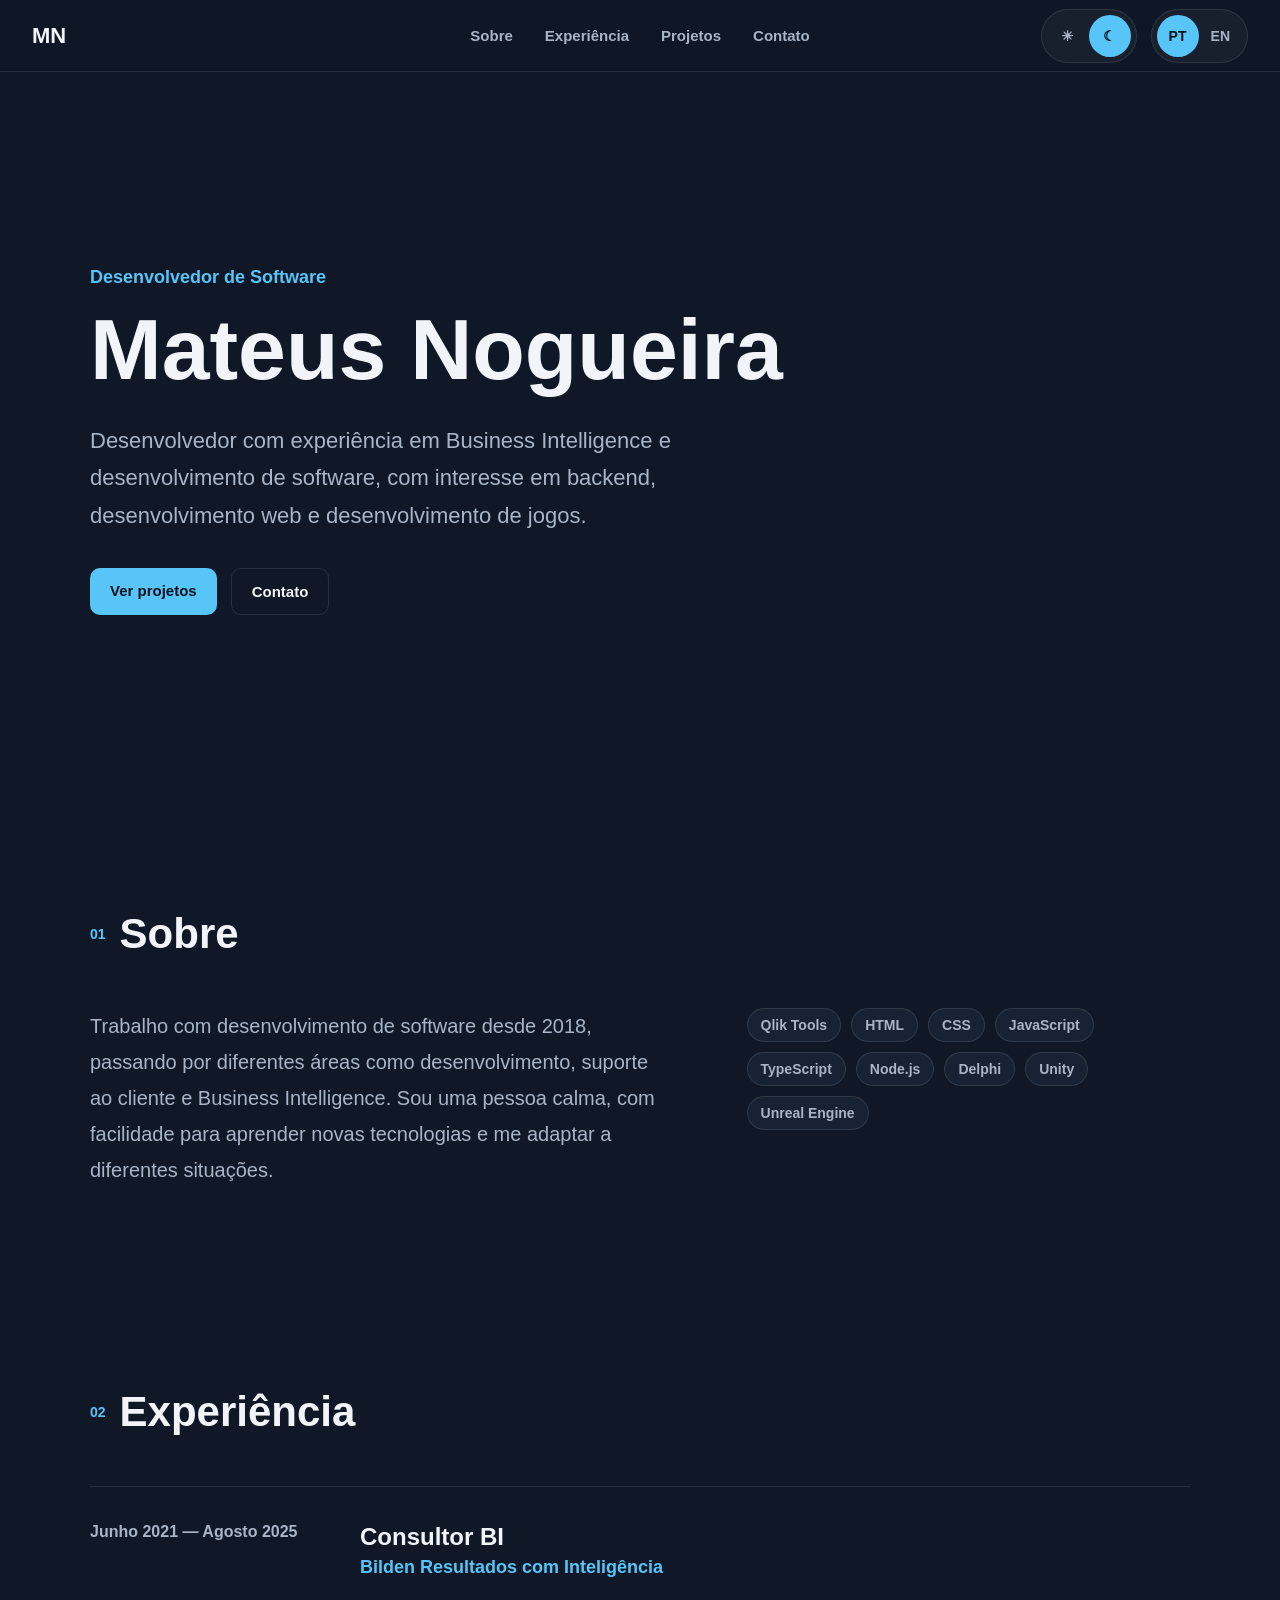
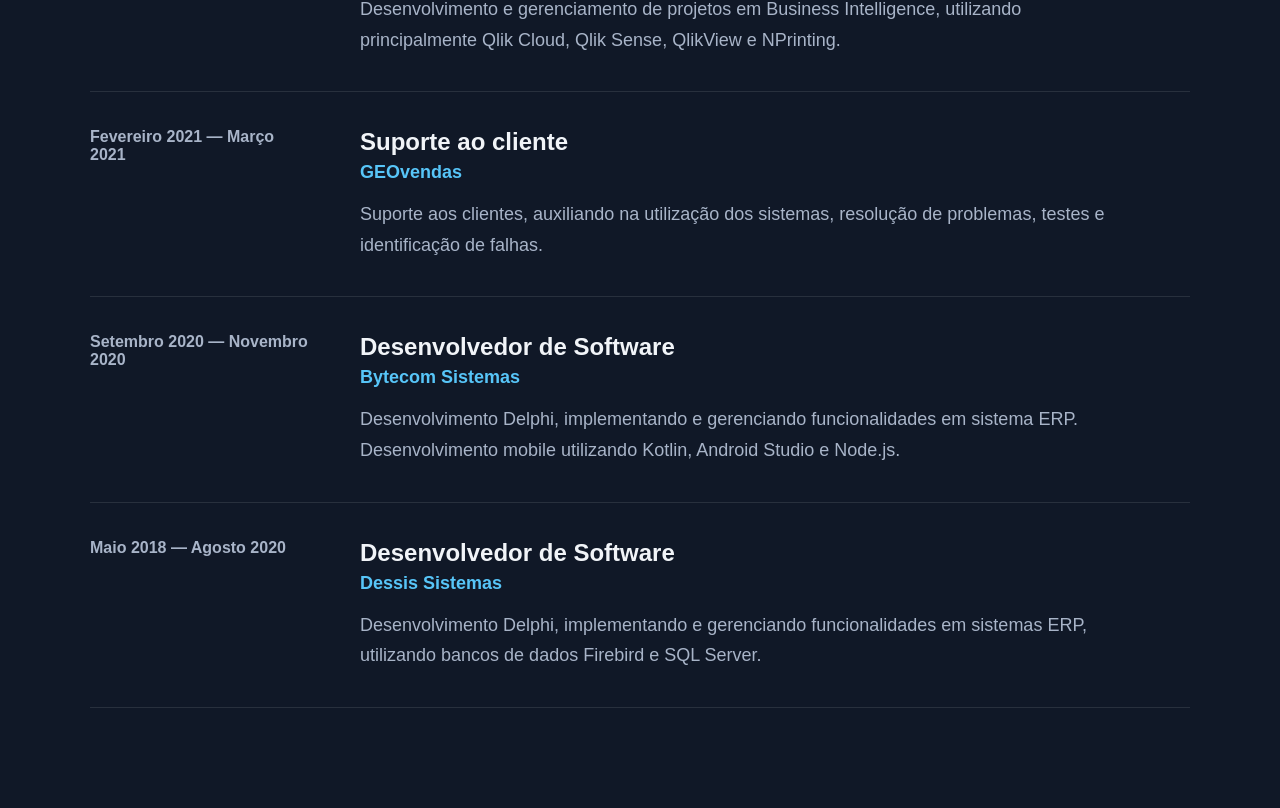
==== commit c4f791aa: "Inclusão da seção de experiência." ====
--- a/index.html
+++ b/index.html
@@ -3,9 +3,7 @@
 <head>
     <meta charset="UTF-8">
     <meta name="viewport" content="width=device-width, initial-scale=1.0">
-
     <link rel="stylesheet" href="css/main.css">
-
     <title data-i18n="site.title"></title>
 </head>
 
@@ -22,41 +20,13 @@
 
         <div class="HeaderControls">
             <div class="ControlGroup">
-                <button
-                    type="button"
-                    class="ControlButton ThemeButton"
-                    data-theme="light"
-                    aria-label="Usar tema claro"
-                >
-                    ☀
-                </button>
-
-                <button
-                    type="button"
-                    class="ControlButton ThemeButton"
-                    data-theme="dark"
-                    aria-label="Usar tema escuro"
-                >
-                    ☾
-                </button>
+                <button type="button" class="ControlButton ThemeButton" data-theme="light" aria-label="Usar tema claro"> ☀ </button>
+                <button type="button" class="ControlButton ThemeButton" data-theme="dark" aria-label="Usar tema escuro"> ☾ </button>
             </div>
 
             <div class="ControlGroup">
-                <button
-                    type="button"
-                    class="ControlButton LanguageButton"
-                    data-language="ptbr"
-                >
-                    PT
-                </button>
-
-                <button
-                    type="button"
-                    class="ControlButton LanguageButton"
-                    data-language="en"
-                >
-                    EN
-                </button>
+                <button type="button" class="ControlButton LanguageButton" data-language="ptbr"> PT </button>
+                <button type="button" class="ControlButton LanguageButton" data-language="en"> EN </button>
             </div>
         </div>
     </header>
@@ -68,19 +38,10 @@
             <h1>Mateus Nogueira</h1>
 
             <p class="HeroDescription" data-i18n="hero.description"></p>
-
+            
             <div class="HeroActions">
-                <a
-                    class="PrimaryButton"
-                    href="#projects"
-                    data-i18n="hero.projects"
-                ></a>
-
-                <a
-                    class="SecondaryButton"
-                    href="#contact"
-                    data-i18n="hero.contact"
-                ></a>
+                <a class="PrimaryButton" href="#projects" data-i18n="hero.projects"></a>
+                <a class="SecondaryButton" href="#contact" data-i18n="hero.contact"></a>
             </div>
         </section>
 
@@ -94,15 +55,73 @@
                 <p class="AboutDescription" data-i18n="about.description"></p>
 
                 <div class="Technologies">
+                    <span>Qlik Tools</span>
+                    <span>HTML</span>
+                    <span>CSS</span>
                     <span>JavaScript</span>
+                    <span>TypeScript</span>
                     <span>Node.js</span>
-                    <span>Python</span>
-                    <span>C#</span>
-                    <span>C++</span>
+                    <span>Delphi</span>
                     <span>Unity</span>
                     <span>Unreal Engine</span>
-                    <span>Qlik Sense</span>
                 </div>
+            </div>
+        </section>
+
+        <section id="experience" class="ContentSection">
+            <div class="SectionTitle">
+                <span>02</span>
+                <h2 data-i18n="sections.experience"></h2>
+            </div>
+
+            <div class="ExperienceList">
+                <article class="ExperienceItem">
+                    <div class="ExperiencePeriod">
+                        <span data-i18n="experience.bilden.period"></span>
+                    </div>
+
+                    <div class="ExperienceContent">
+                        <h3 data-i18n="experience.bilden.role"></h3>
+                        <p class="ExperienceCompany" data-i18n="experience.bilden.company"></p>
+                        <p class="ExperienceDescription" data-i18n="experience.bilden.description"></p>
+                    </div>
+                </article>
+
+                <article class="ExperienceItem">
+                    <div class="ExperiencePeriod">
+                        <span data-i18n="experience.geovendas.period"></span>
+                    </div>
+
+                    <div class="ExperienceContent">
+                        <h3 data-i18n="experience.geovendas.role"></h3>
+                        <p class="ExperienceCompany" data-i18n="experience.geovendas.company"></p>
+                        <p class="ExperienceDescription" data-i18n="experience.geovendas.description"></p>
+                    </div>
+                </article>
+
+                <article class="ExperienceItem">
+                    <div class="ExperiencePeriod">
+                        <span data-i18n="experience.bytecom.period"></span>
+                    </div>
+
+                    <div class="ExperienceContent">
+                        <h3 data-i18n="experience.bytecom.role"></h3>
+                        <p class="ExperienceCompany" data-i18n="experience.bytecom.company"></p>
+                        <p class="ExperienceDescription" data-i18n="experience.bytecom.description"></p>
+                    </div>
+                </article>
+
+                <article class="ExperienceItem">
+                    <div class="ExperiencePeriod">
+                        <span data-i18n="experience.dessis.period"></span>
+                    </div>
+
+                    <div class="ExperienceContent">
+                        <h3 data-i18n="experience.dessis.role"></h3>
+                        <p class="ExperienceCompany" data-i18n="experience.dessis.company"></p>
+                        <p class="ExperienceDescription" data-i18n="experience.dessis.description"></p>
+                    </div>
+                </article>
             </div>
         </section>
     </main>
--- a/css/main.css
+++ b/css/main.css
@@ -322,6 +322,46 @@
     font-weight: 600;
 }
 
+.ExperienceList {
+    border-top: 1px solid var(--border);
+}
+
+.ExperienceItem {
+    display: grid;
+    grid-template-columns: 220px 1fr;
+    gap: 50px;
+    padding: 36px 0;
+    border-bottom: 1px solid var(--border);
+}
+
+.ExperiencePeriod {
+    color: var(--text-secondary);
+    font-size: clamp(14px, 1.3vw, 16px);
+    font-weight: 600;
+}
+
+.ExperienceContent h3 {
+    margin-bottom: 6px;
+    color: var(--text);
+    font-size: clamp(20px, 2vw, 24px);
+    font-weight: 700;
+}
+
+.ExperienceCompany {
+    margin-bottom: 16px;
+    color: var(--accent);
+    font-size: clamp(16px, 1.5vw, 18px);
+    font-weight: 600;
+}
+
+.ExperienceDescription {
+    max-width: 750px;
+    color: var(--text-secondary);
+    font-size: clamp(16px, 1.5vw, 18px);
+    line-height: 1.7;
+    white-space: pre-line;
+}
+
 @media (max-width: 900px) {
     .Header {
         grid-template-columns: 1fr auto;
@@ -345,6 +385,11 @@
         grid-template-columns: 1fr;
 
         gap: 40px;
+    }
+
+    .ExperienceItem {
+        grid-template-columns: 1fr;
+        gap: 12px;
     }
 }
 
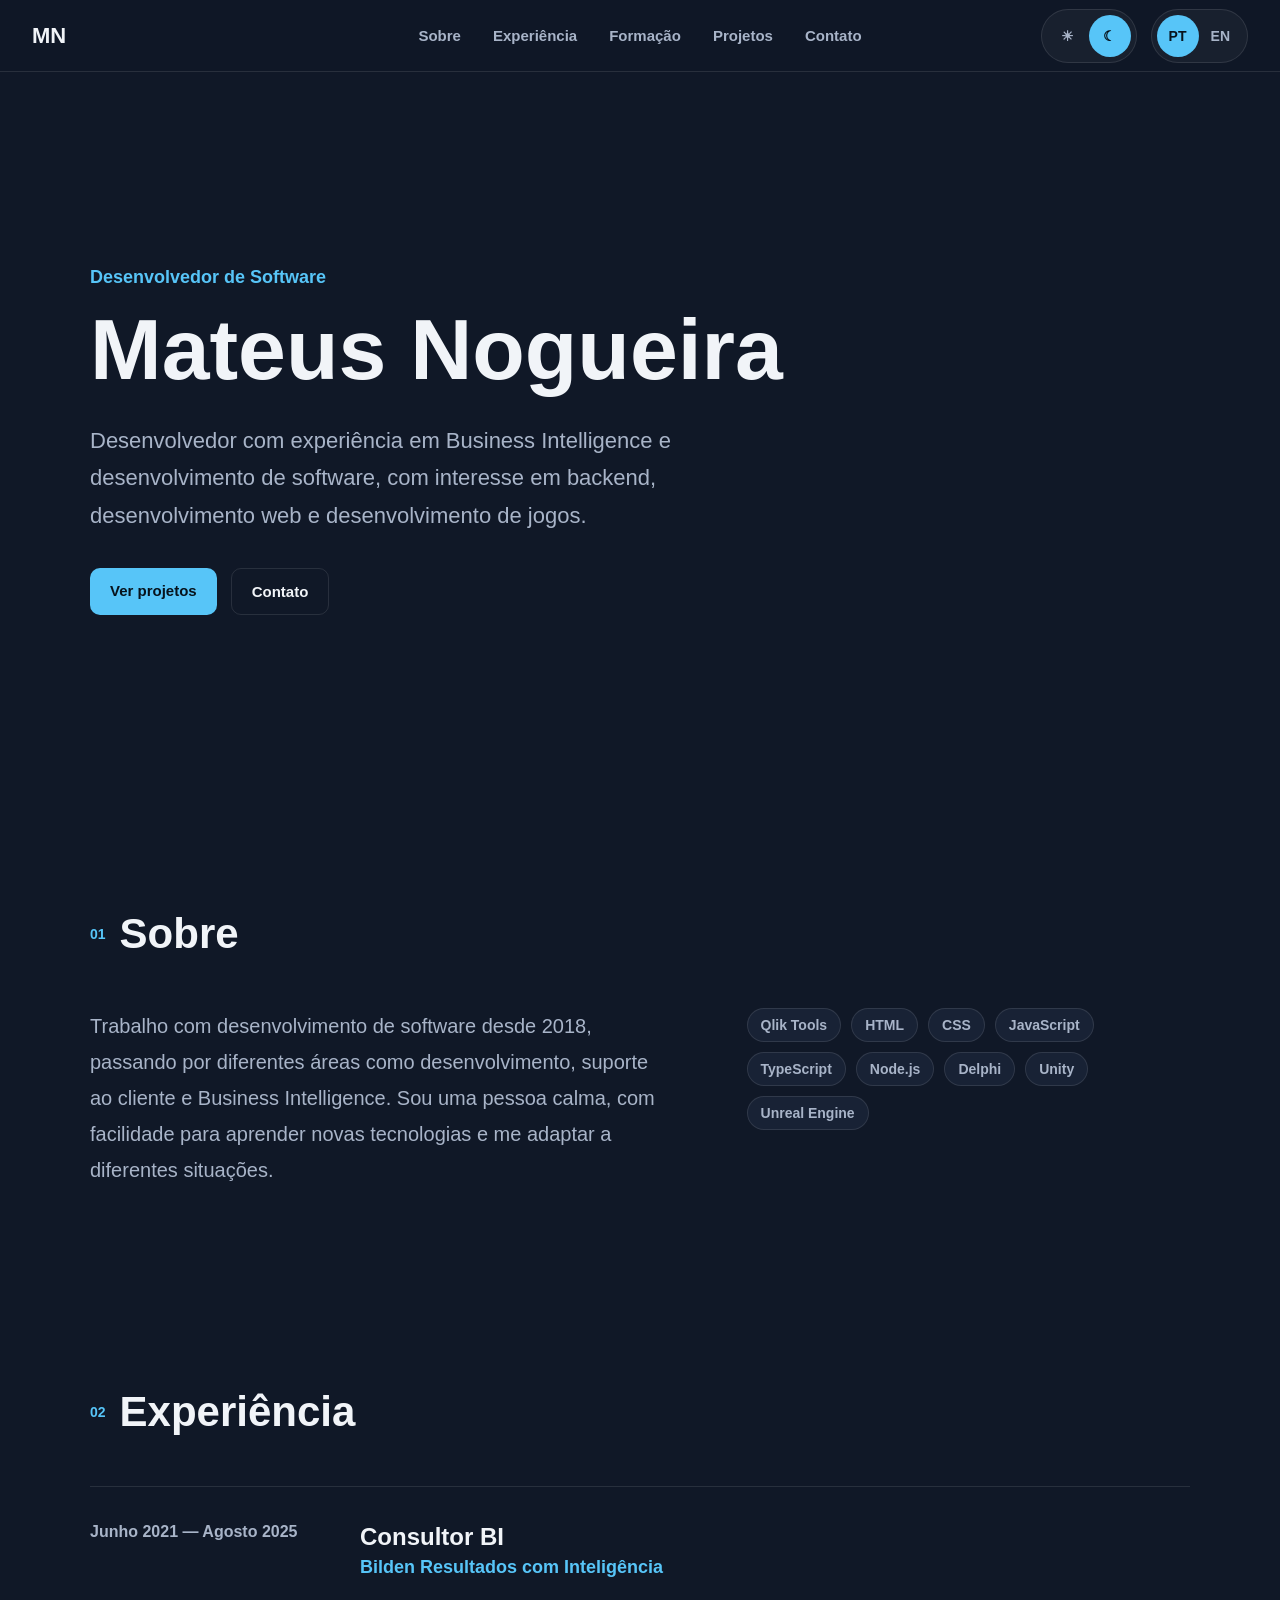
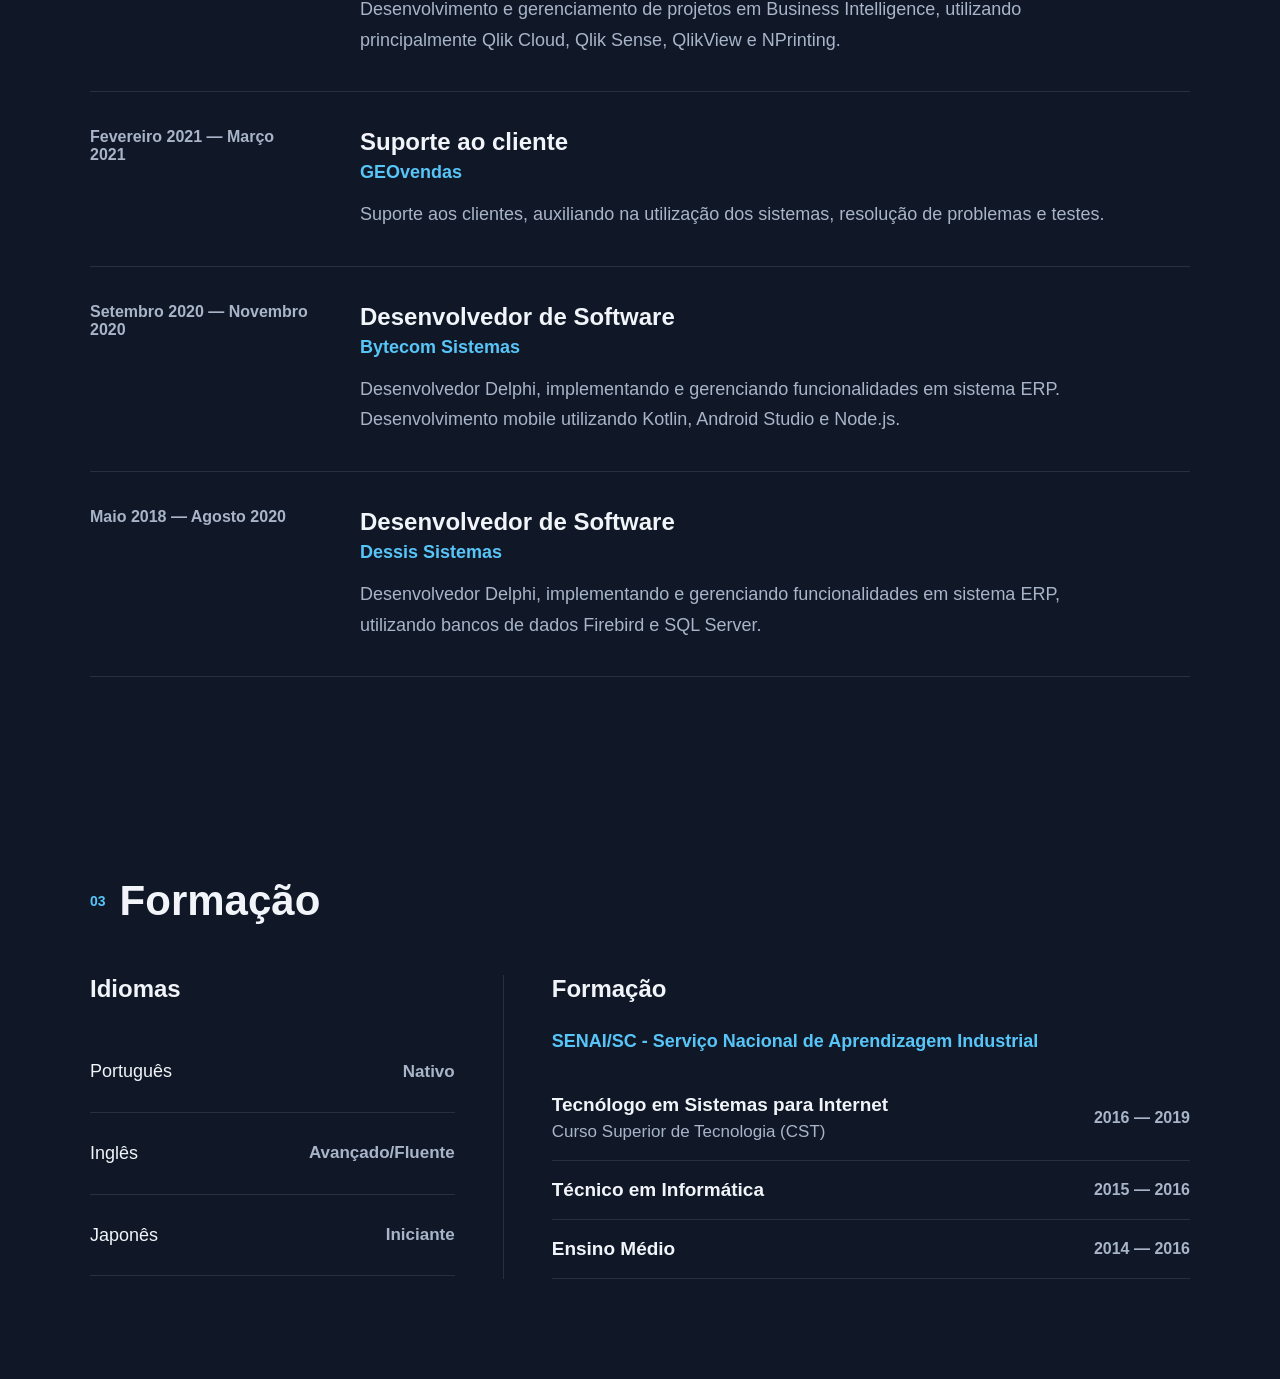
==== commit 6568f046: "Inclusão da seção de idiomas/formação. Ajustes nos textos e traduções." ====
--- a/index.html
+++ b/index.html
@@ -14,6 +14,7 @@
         <nav class="HeaderNav" aria-label="Navegação principal">
             <a href="#about" data-i18n="header.about"></a>
             <a href="#experience" data-i18n="header.experience"></a>
+            <a href="#education" data-i18n="header.education"></a>
             <a href="#projects" data-i18n="header.projects"></a>
             <a href="#contact" data-i18n="header.contact"></a>
         </nav>
@@ -28,7 +29,9 @@
                 <button type="button" class="ControlButton LanguageButton" data-language="ptbr"> PT </button>
                 <button type="button" class="ControlButton LanguageButton" data-language="en"> EN </button>
             </div>
+
         </div>
+        
     </header>
 
     <main>
@@ -43,6 +46,7 @@
                 <a class="PrimaryButton" href="#projects" data-i18n="hero.projects"></a>
                 <a class="SecondaryButton" href="#contact" data-i18n="hero.contact"></a>
             </div>
+
         </section>
 
         <section id="about" class="ContentSection">
@@ -65,7 +69,9 @@
                     <span>Unity</span>
                     <span>Unreal Engine</span>
                 </div>
-            </div>
+
+            </div>
+
         </section>
 
         <section id="experience" class="ContentSection">
@@ -85,6 +91,7 @@
                         <p class="ExperienceCompany" data-i18n="experience.bilden.company"></p>
                         <p class="ExperienceDescription" data-i18n="experience.bilden.description"></p>
                     </div>
+
                 </article>
 
                 <article class="ExperienceItem">
@@ -97,6 +104,7 @@
                         <p class="ExperienceCompany" data-i18n="experience.geovendas.company"></p>
                         <p class="ExperienceDescription" data-i18n="experience.geovendas.description"></p>
                     </div>
+
                 </article>
 
                 <article class="ExperienceItem">
@@ -109,6 +117,7 @@
                         <p class="ExperienceCompany" data-i18n="experience.bytecom.company"></p>
                         <p class="ExperienceDescription" data-i18n="experience.bytecom.description"></p>
                     </div>
+
                 </article>
 
                 <article class="ExperienceItem">
@@ -121,9 +130,74 @@
                         <p class="ExperienceCompany" data-i18n="experience.dessis.company"></p>
                         <p class="ExperienceDescription" data-i18n="experience.dessis.description"></p>
                     </div>
-                </article>
-            </div>
-        </section>
+
+                </article>
+
+            </div>
+
+        </section>
+
+        <section id="education" class="ContentSection">
+            <div class="SectionTitle">
+                <span>03</span> 
+                <h2 data-i18n="sections.education"></h2>
+            </div>
+
+            <div class="EducationGrid">
+                <div class="LanguagesColumn">
+                    <h3 data-i18n="education.languages.title"></h3>
+
+                    <div class="LanguageRow">
+                        <span data-i18n="education.languages.portuguese"></span>
+                        <strong data-i18n="education.languages.native"></strong>
+                    </div>
+
+                    <div class="LanguageRow">
+                        <span data-i18n="education.languages.english"></span>
+                        <strong data-i18n="education.languages.fluent"></strong>
+                    </div>
+
+                    <div class="LanguageRow">
+                        <span data-i18n="education.languages.japanese"></span>
+                        <strong data-i18n="education.languages.beginner"></strong>
+                    </div>
+
+                </div>
+
+                <div class="EducationSeparator"></div>
+
+                <div class="StudiesColumn">
+                    <h3 data-i18n="education.academic.title"></h3>
+                    <p class="SchoolName">SENAI/SC - Serviço Nacional de Aprendizagem Industrial</p>
+
+                    <div class="StudyRow">
+                        <div>
+                            <h4 data-i18n="education.academic.degree"></h4>
+                            <p data-i18n="education.academic.degree.description"></p>
+                        </div>
+                        <span>2016 — 2019</span>
+                    </div>
+
+                    <div class="StudyRow">
+                        <div>
+                            <h4 data-i18n="education.academic.technical"></h4>
+                        </div>
+                        <span>2015 — 2016</span>
+                    </div>
+
+                    <div class="StudyRow">
+                        <div>
+                            <h4 data-i18n="education.academic.highschool"></h4>
+                        </div>
+                        <span>2014 — 2016</span>
+                    </div>
+
+                </div>
+
+            </div>
+
+        </section>
+
     </main>
 
     <script src="js/functions.js"></script>
--- a/css/main.css
+++ b/css/main.css
@@ -362,6 +362,83 @@
     white-space: pre-line;
 }
 
+.EducationGrid {
+    display: grid;
+    grid-template-columns: 0.8fr 1px 1.4fr;
+    gap: 48px;
+    align-items: start;
+}
+
+.LanguagesColumn h3,
+.StudiesColumn h3 {
+    margin-bottom: 28px;
+    color: var(--text);
+    font-size: clamp(20px, 2vw, 24px);
+    font-weight: 700;
+}
+
+.LanguageRow {
+    display: flex;
+    align-items: center;
+    justify-content: space-between;
+    gap: 24px;
+    min-height: 81.75px;
+    padding: 18px 0;
+    border-bottom: 1px solid var(--border);
+}
+
+.LanguageRow span {
+    color: var(--text);
+    font-size: clamp(16px, 1.5vw, 18px);
+}
+
+.LanguageRow strong {
+    color: var(--text-secondary);
+    font-size: clamp(15px, 1.4vw, 17px);
+    font-weight: 600;
+}
+
+.EducationSeparator {
+    width: 1px;
+    height: 100%;
+    background: var(--border);
+}
+
+.SchoolName {
+    margin-bottom: 24px;
+    color: var(--accent);
+    font-size: clamp(16px, 1.5vw, 18px);
+    font-weight: 600;
+}
+
+.StudyRow {
+    display: flex;
+    align-items: center;
+    justify-content: space-between;
+    gap: 24px;
+    padding: 18px 0;
+    border-bottom: 1px solid var(--border);
+}
+
+.StudyRow h4 {
+    color: var(--text);
+    font-size: clamp(17px, 1.6vw, 19px);
+    font-weight: 600;
+}
+
+.StudyRow p {
+    margin-top: 6px;
+    color: var(--text-secondary);
+    font-size: clamp(15px, 1.4vw, 17px);
+}
+
+.StudyRow > span {
+    flex-shrink: 0;
+    color: var(--text-secondary);
+    font-size: clamp(14px, 1.3vw, 16px);
+    font-weight: 600;
+}
+
 @media (max-width: 900px) {
     .Header {
         grid-template-columns: 1fr auto;
@@ -390,6 +467,20 @@
     .ExperienceItem {
         grid-template-columns: 1fr;
         gap: 12px;
+    }
+
+    .EducationGrid {
+        grid-template-columns: 1fr;
+        gap: 48px;
+    }
+
+    .EducationSeparator {
+        width: 100%;
+        height: 1px;
+    }
+
+    .EducationSeparator {
+        display: none;
     }
 }
 
@@ -437,4 +528,11 @@
     .ContentSection {
         padding: 70px 0;
     }
+
+    .LanguageRow,
+    .StudyRow {
+        align-items: flex-start;
+        flex-direction: column;
+        gap: 6px;
+    }
 }
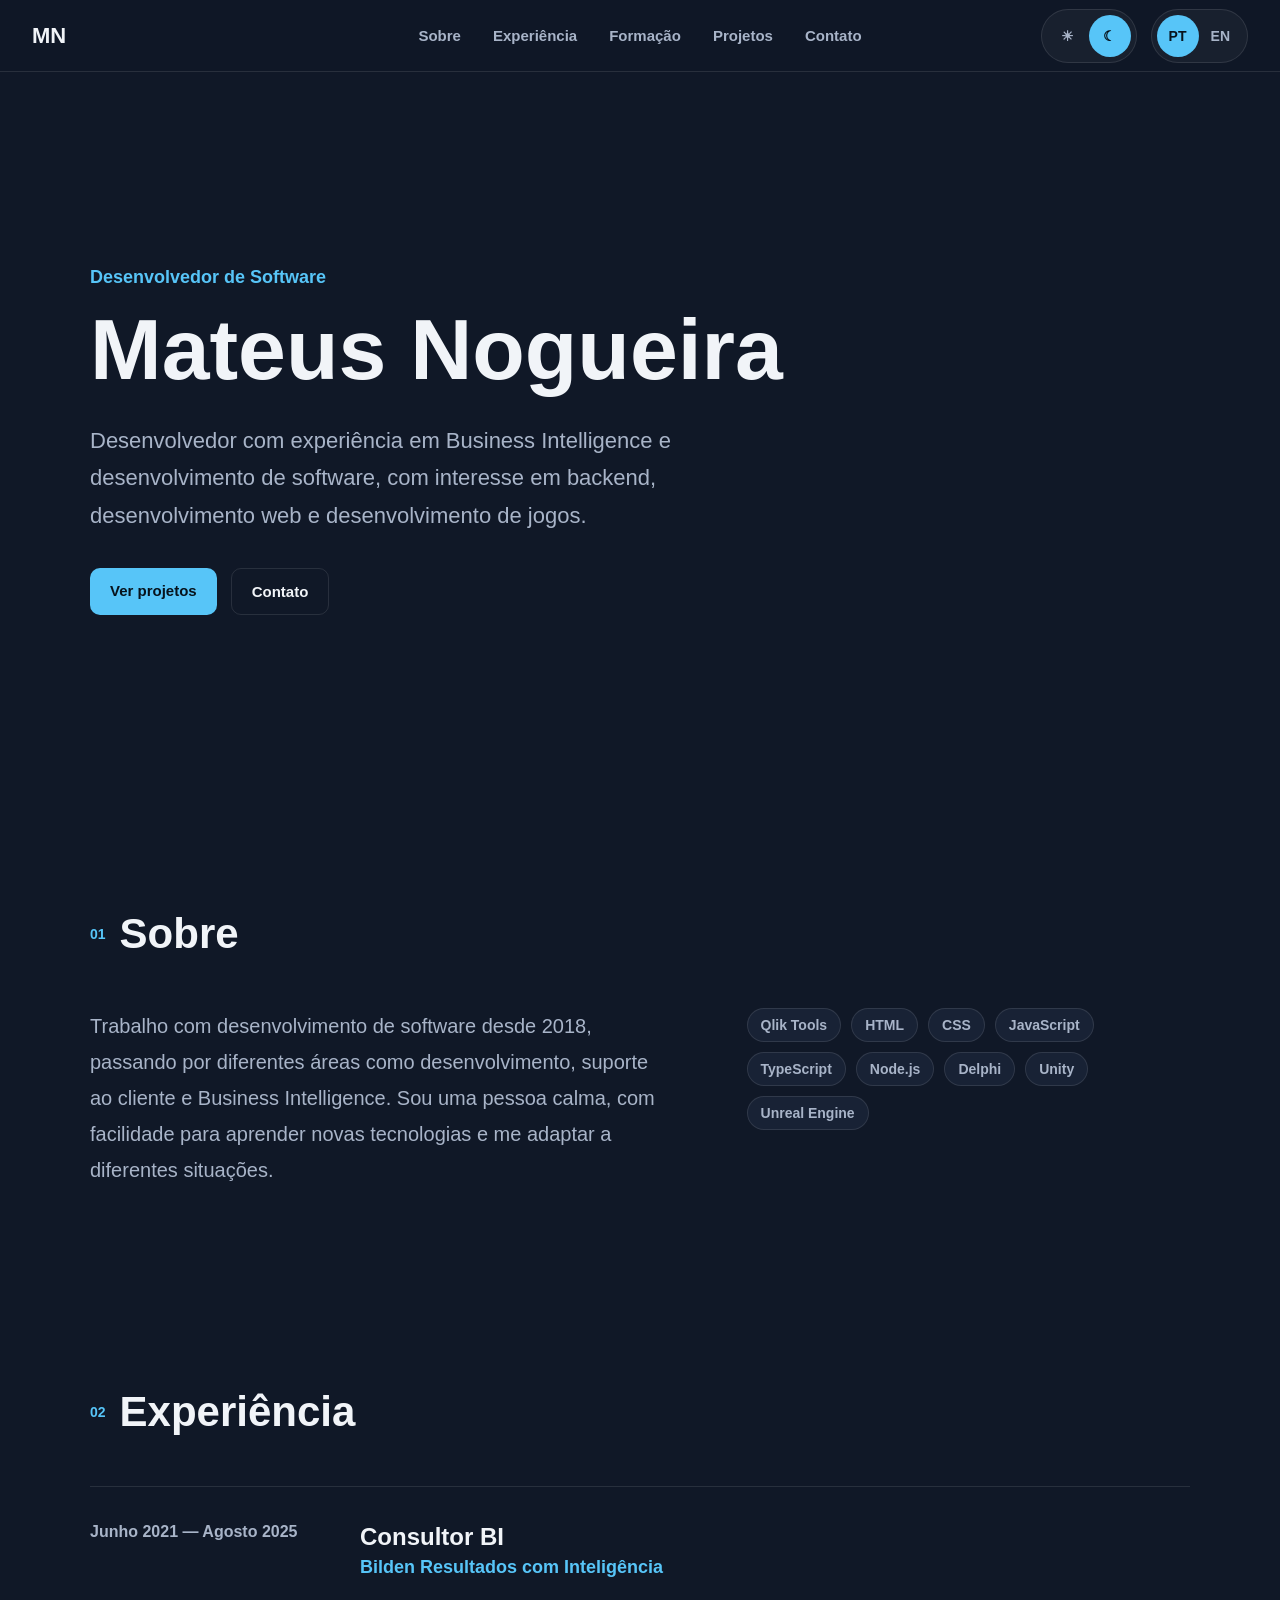
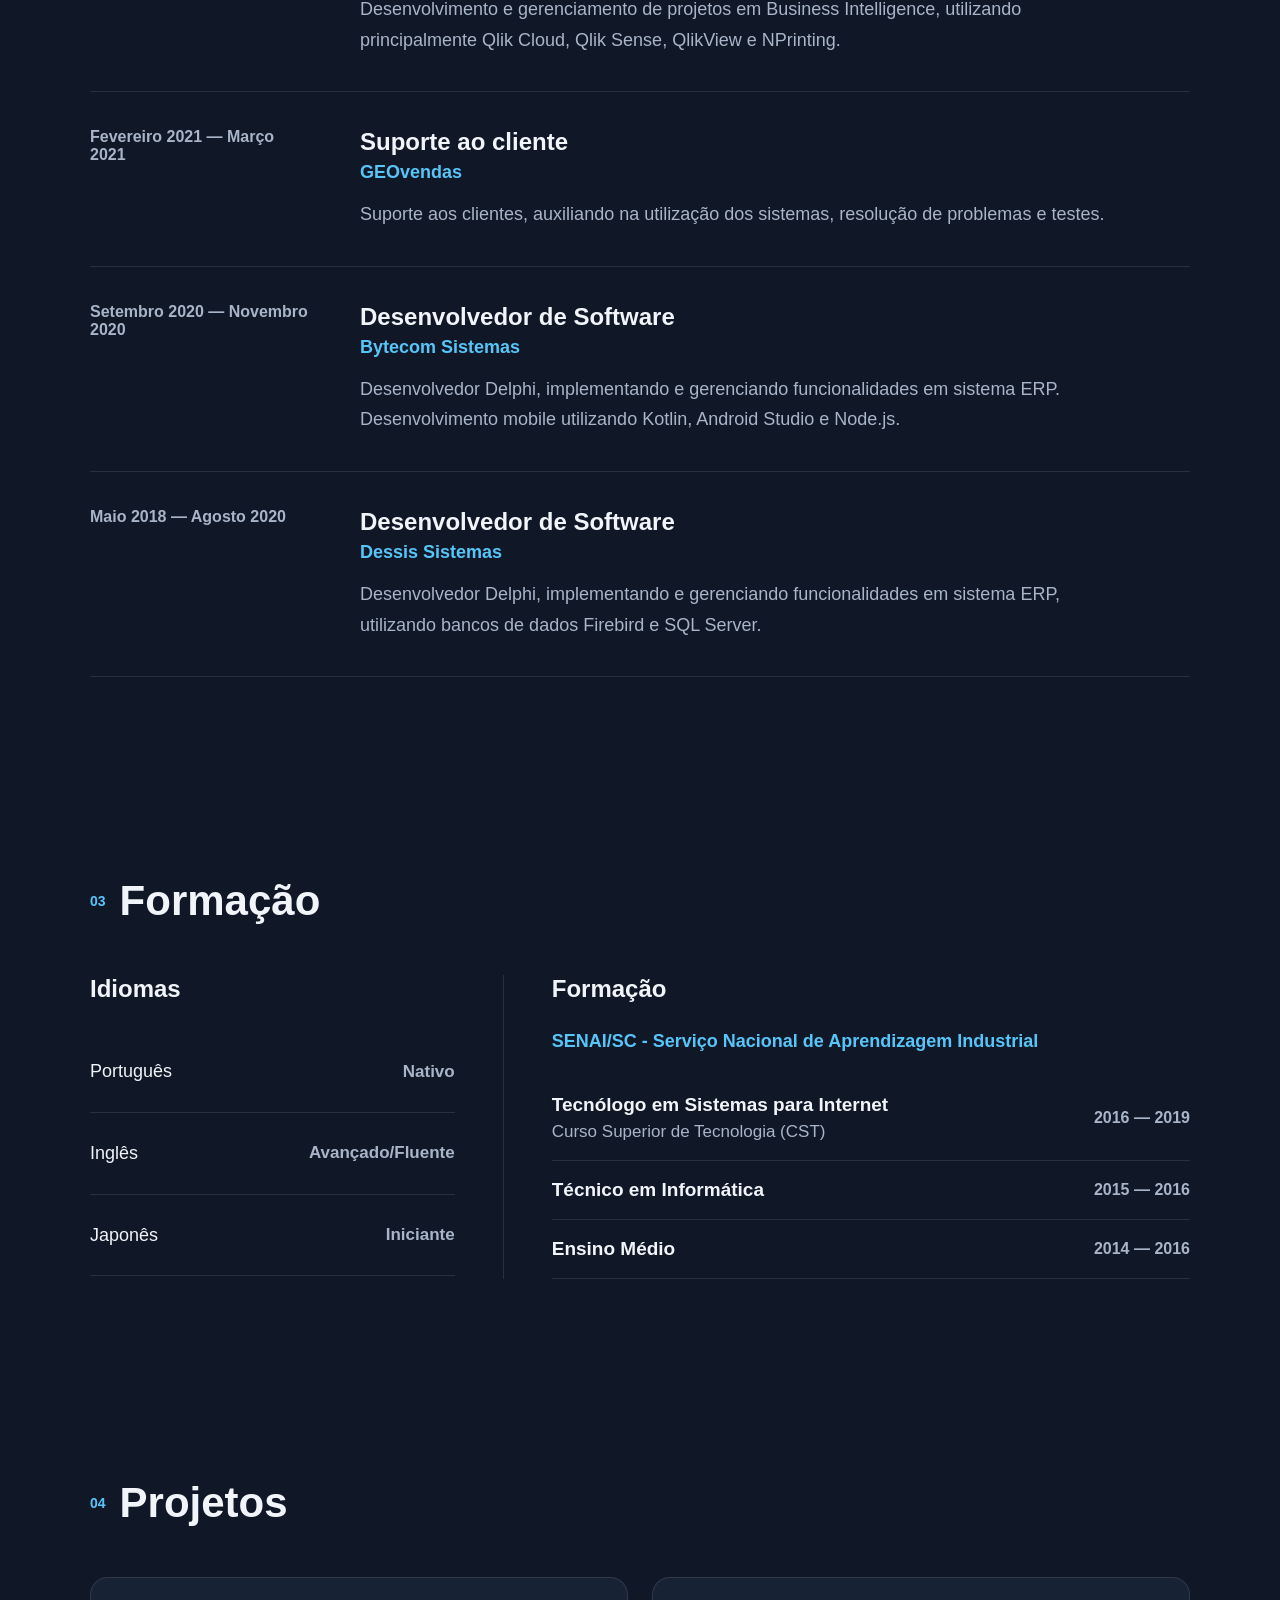
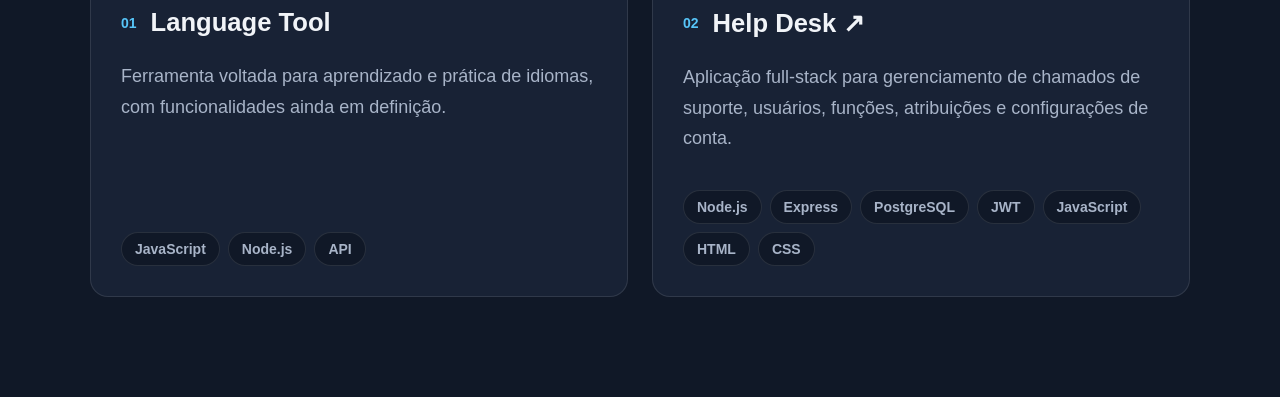
==== commit d9c5eb74: "Inclusão da seção de projetos." ====
--- a/index.html
+++ b/index.html
@@ -31,7 +31,7 @@
             </div>
 
         </div>
-        
+
     </header>
 
     <main>
@@ -198,6 +198,53 @@
 
         </section>
 
+        <section id="projects" class="ContentSection">
+            <div class="SectionTitle">
+                <span>04</span>
+                <h2 data-i18n="sections.projects"></h2>
+            </div>
+
+            <div class="ProjectsGrid">
+                <article class="ProjectCard">
+                    <div class="ProjectHeader">
+                        <span class="ProjectNumber">01</span>
+                        <h3>Language Tool</h3>
+                    </div>
+
+                    <p class="ProjectDescription" data-i18n="projects.languageTool.description"></p>
+
+                    <div class="ProjectTags">
+                        <span>JavaScript</span>
+                        <span>Node.js</span>
+                        <span>API</span>
+                    </div>
+                    
+                </article>
+
+                <a class="ProjectCard ProjectCardLink" href="https://github.com/MateusNoguera/help-desk" target="_blank" rel="noopener noreferrer">
+                    <div class="ProjectHeader">
+                        <span class="ProjectNumber">02</span>
+                        <h3>Help Desk ↗</h3>
+                    </div>
+
+                    <p class="ProjectDescription" data-i18n="projects.helpDesk.description"></p>
+
+                    <div class="ProjectTags">
+                        <span>Node.js</span>
+                        <span>Express</span>
+                        <span>PostgreSQL</span>
+                        <span>JWT</span>
+                        <span>JavaScript</span>
+                        <span>HTML</span>
+                        <span>CSS</span>
+                    </div>
+
+                </a>
+
+            </div>
+
+        </section>
+
     </main>
 
     <script src="js/functions.js"></script>
--- a/css/main.css
+++ b/css/main.css
@@ -439,10 +439,84 @@
     font-weight: 600;
 }
 
+.ProjectsGrid {
+    display: grid;
+    grid-template-columns: repeat(2, minmax(0, 1fr));
+    gap: 24px;
+}
+
+.ProjectCard {
+    display: flex;
+    flex-direction: column;
+    min-height: 320px;
+    padding: 30px;
+    color: var(--text);
+    background: var(--surface);
+    border: 1px solid var(--border);
+    border-radius: 18px;
+    text-decoration: none;
+    transition:
+        background-color 0.2s ease,
+        border-color 0.2s ease,
+        transform 0.2s ease;
+}
+
+.ProjectCardLink {
+    cursor: pointer;
+}
+
+.ProjectCardLink:hover {
+    background: var(--surface-hover);
+    border-color: var(--accent);
+    transform: translateY(-5px);
+}
+
+.ProjectHeader {
+    display: flex;
+    align-items: center;
+    gap: 14px;
+}
+
+.ProjectNumber {
+    color: var(--accent);
+    font-size: 14px;
+    font-weight: 700;
+}
+
+.ProjectHeader h3 {
+    color: var(--text);
+    font-size: clamp(22px, 2vw, 28px);
+    font-weight: 700;
+}
+
+.ProjectDescription {
+    margin-top: 24px;
+    color: var(--text-secondary);
+    font-size: clamp(16px, 1.5vw, 18px);
+    line-height: 1.7;
+}
+
+.ProjectTags {
+    display: flex;
+    flex-wrap: wrap;
+    gap: 8px;
+    margin-top: auto;
+    padding-top: 30px;
+}
+
+.ProjectTags span {
+    padding: 8px 13px;
+    color: var(--text-secondary);
+    background: var(--background);
+    border: 1px solid var(--border);
+    border-radius: 999px;
+    font-size: 14px;
+    font-weight: 600;
+}
+
 @media (max-width: 900px) {
     .Header {
         grid-template-columns: 1fr auto;
-
         padding: 12px 20px;
     }
 
@@ -460,7 +534,6 @@
 
     .AboutContent {
         grid-template-columns: 1fr;
-
         gap: 40px;
     }
 
@@ -481,6 +554,10 @@
 
     .EducationSeparator {
         display: none;
+    }
+
+    .ProjectsGrid {
+        grid-template-columns: 1fr;
     }
 }
 
@@ -535,4 +612,9 @@
         flex-direction: column;
         gap: 6px;
     }
+
+    .ProjectCard {
+        min-height: 280px;
+        padding: 24px;
+    }
 }
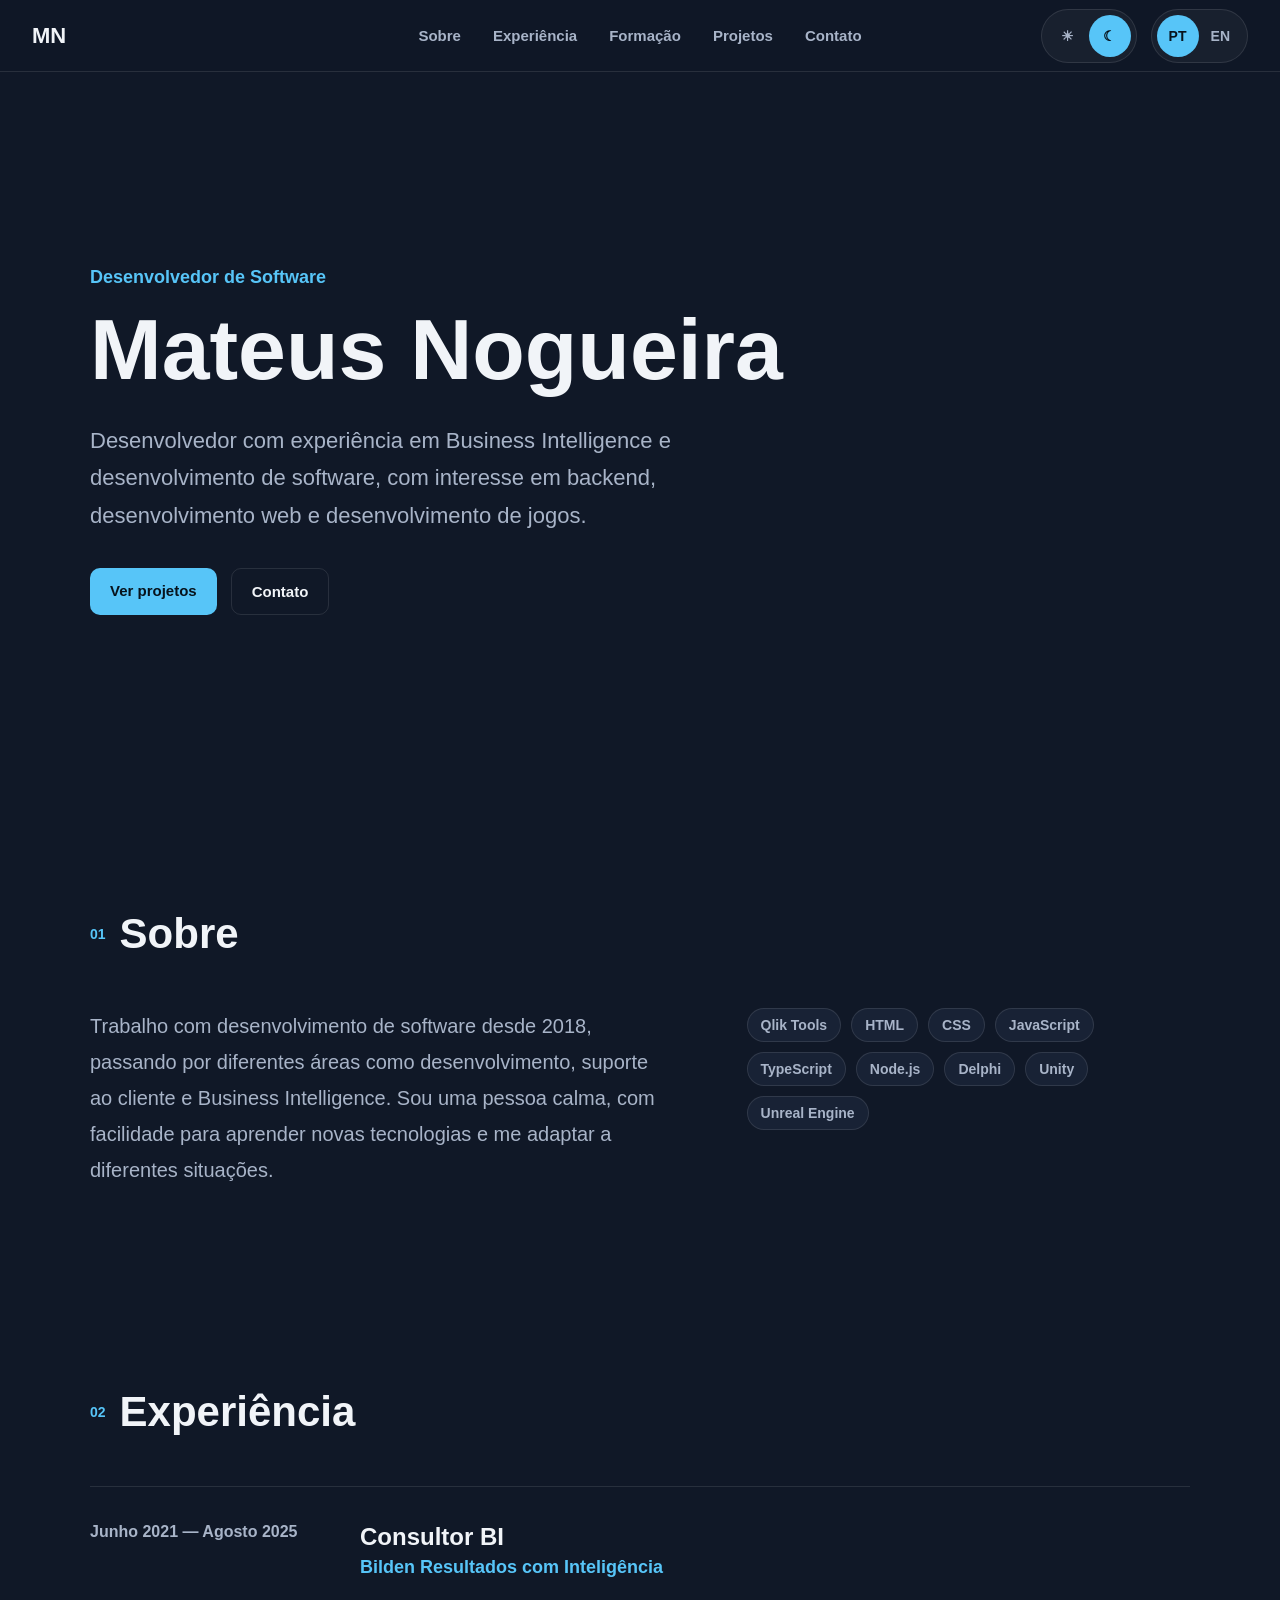
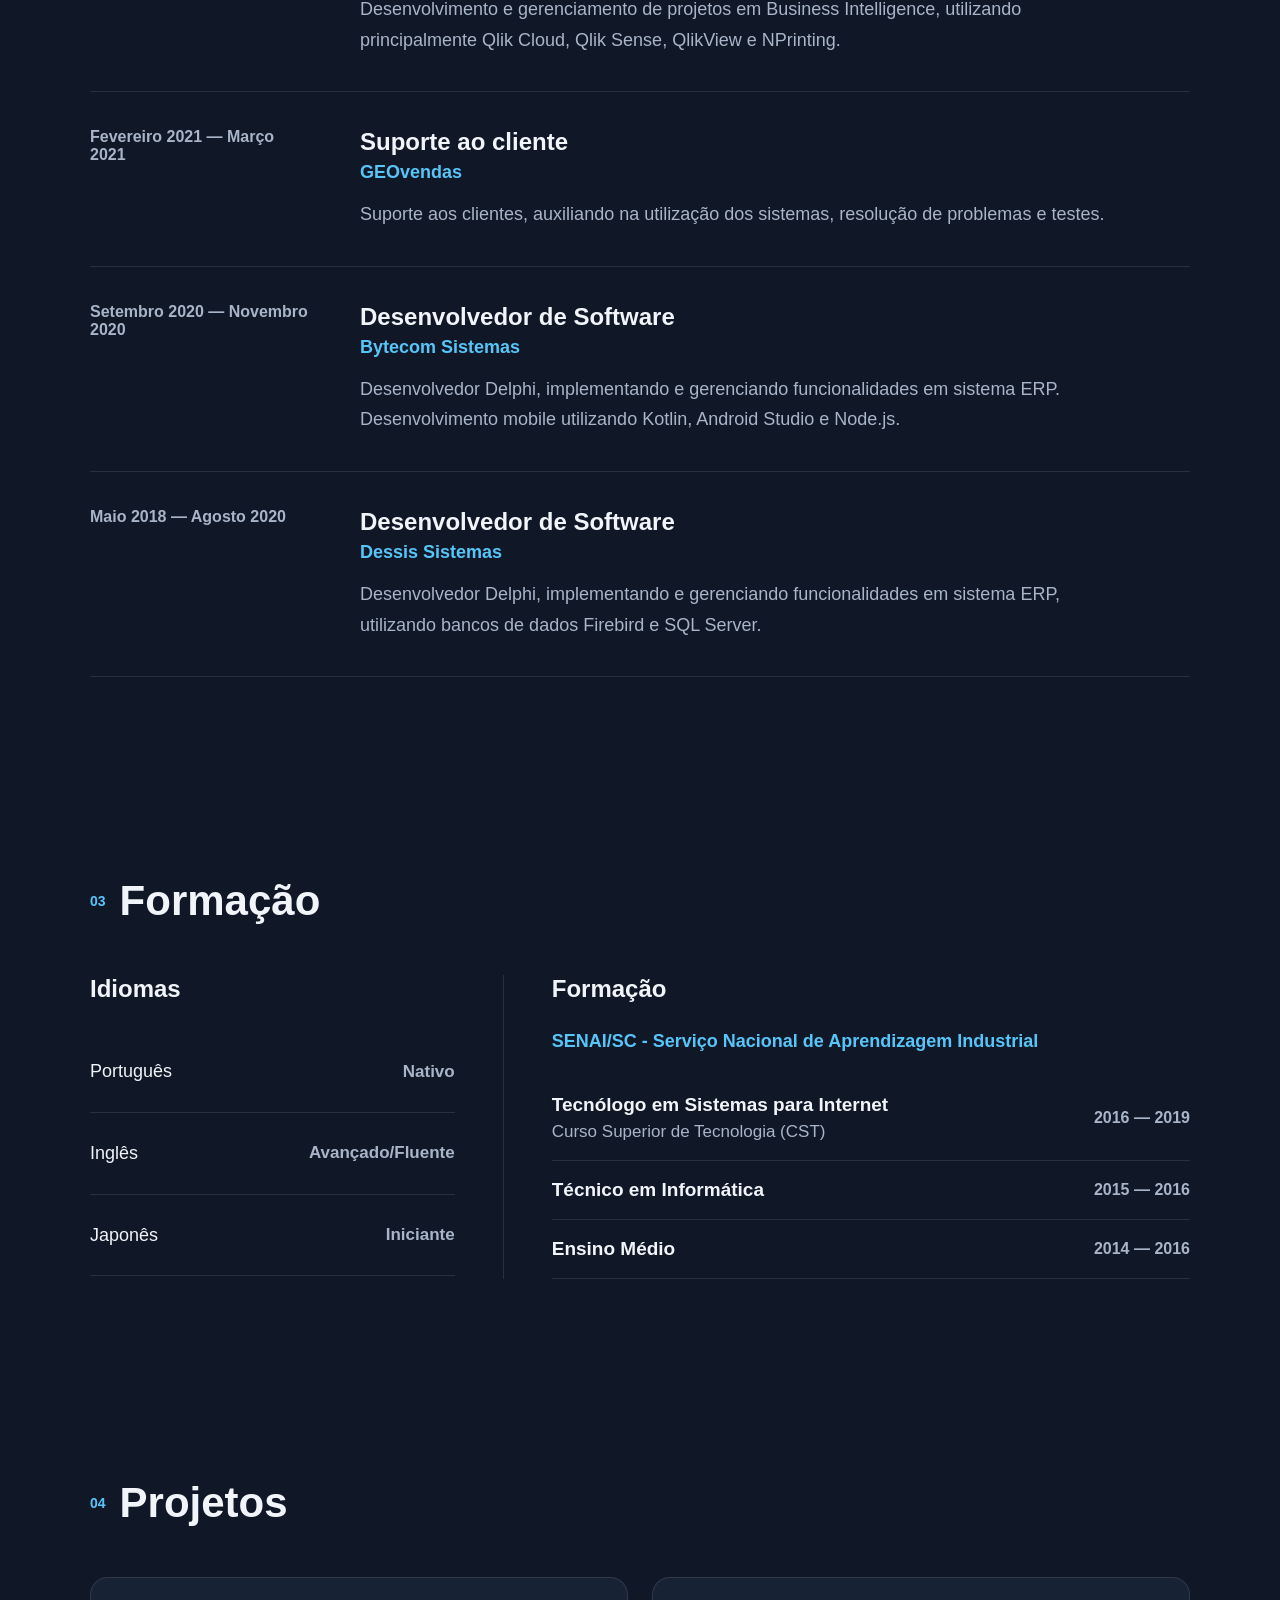
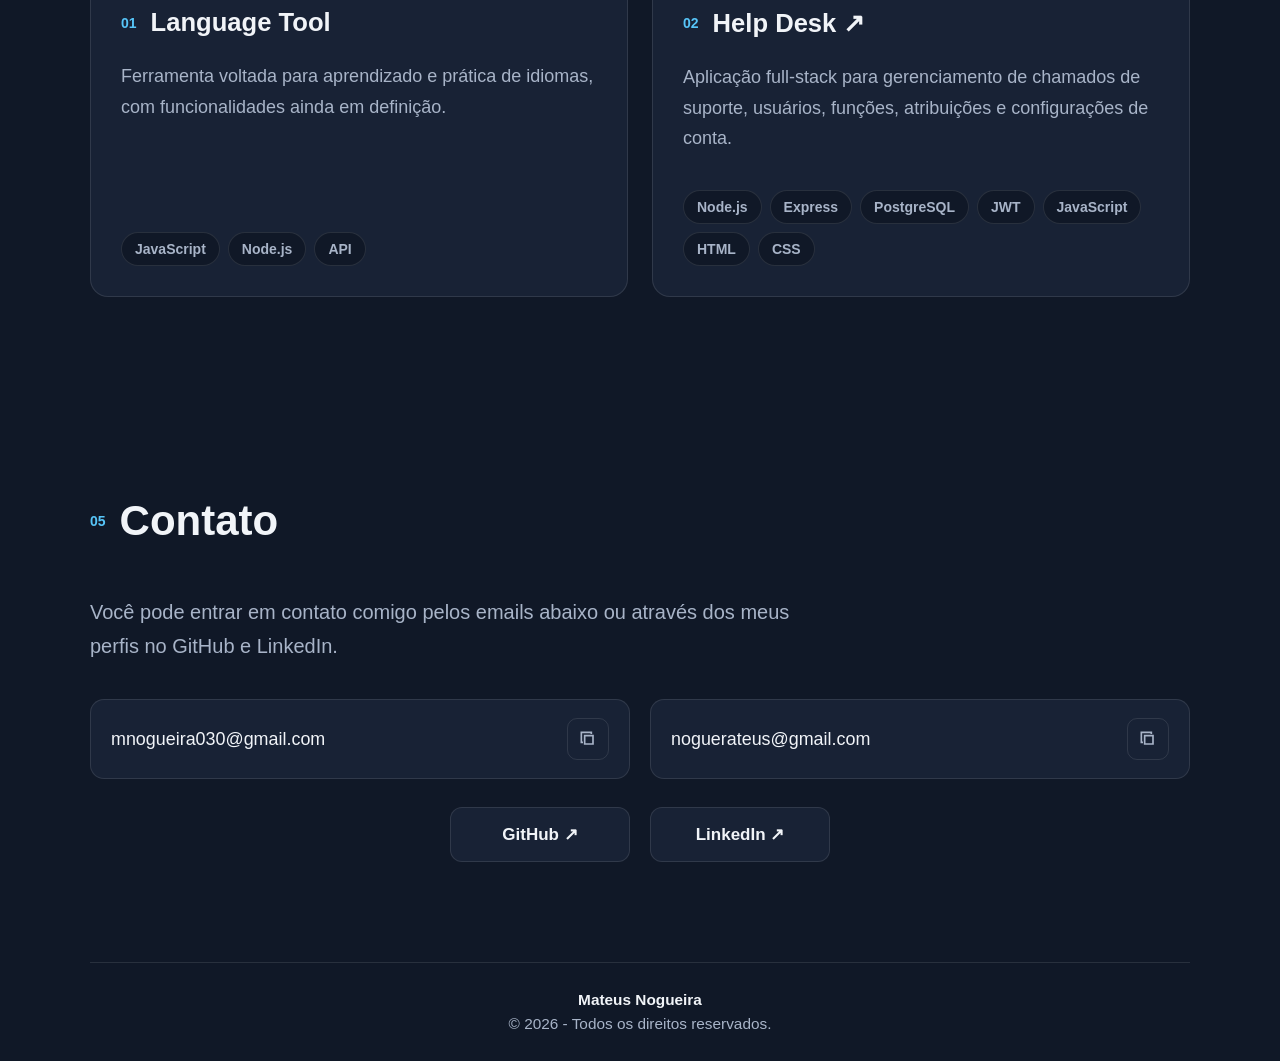
==== commit 2e686c5a: "Inclusão da seção de contato e footer." ====
--- a/index.html
+++ b/index.html
@@ -218,7 +218,7 @@
                         <span>Node.js</span>
                         <span>API</span>
                     </div>
-                    
+
                 </article>
 
                 <a class="ProjectCard ProjectCardLink" href="https://github.com/MateusNoguera/help-desk" target="_blank" rel="noopener noreferrer">
@@ -245,7 +245,55 @@
 
         </section>
 
+        <section id="contact" class="ContentSection">
+            <div class="SectionTitle">
+                <span>05</span>
+                <h2 data-i18n="sections.contact"></h2>
+            </div>
+
+            <p class="ContactDescription" data-i18n="contact.description"></p>
+
+            <div class="ContactEmails">
+                <div class="EmailCard">
+                    <p class="EmailAddress">mnogueira030@gmail.com</p>
+
+                    <button type="button" class="CopyButton" data-i18n-aria-label="contact.copyEmail" aria-label="Copiar email">
+                        <svg class="CopyIcon" viewBox="0 0 24 24" aria-hidden="true">
+                            <path d="M8 8h10v10H8z" fill="none" stroke="currentColor" stroke-width="2"></path>
+                            <path d="M6 16H4V4h12v2" fill="none" stroke="currentColor" stroke-width="2"></path>
+                        </svg>
+                    </button>
+                </div>
+
+                <div class="EmailCard">
+                    <p class="EmailAddress">noguerateus@gmail.com</p>
+
+                    <button type="button" class="CopyButton" data-i18n-aria-label="contact.copyEmail" aria-label="Copiar email">
+                        <svg class="CopyIcon" viewBox="0 0 24 24" aria-hidden="true">
+                            <path d="M8 8h10v10H8z" fill="none" stroke="currentColor" stroke-width="2"></path>
+                            <path d="M6 16H4V4h12v2" fill="none" stroke="currentColor" stroke-width="2"></path>
+                        </svg>
+                    </button>
+                </div>
+            </div>
+
+            <div class="ContactLinks">
+                <a class="ContactLinkCard" href="https://github.com/MateusNoguera" target="_blank" rel="noopener noreferrer">
+                    GitHub ↗
+                </a>
+
+                <a class="ContactLinkCard" href="https://www.linkedin.com/in/mateus-nogueira-b3b5a614b/" target="_blank" rel="noopener noreferrer">
+                    LinkedIn ↗
+                </a>
+            </div>
+        </section>
+
     </main>
+
+    <footer class="Footer">
+        <p class="FooterName">Mateus Nogueira</p>
+        <p data-i18n="footer.rights"></p>
+    </footer>
 
     <script src="js/functions.js"></script>
 </body>
--- a/css/main.css
+++ b/css/main.css
@@ -514,6 +514,130 @@
     font-weight: 600;
 }
 
+.ContactDescription {
+    max-width: 700px;
+    margin-bottom: 36px;
+    color: var(--text-secondary);
+    font-size: clamp(17px, 1.6vw, 20px);
+    line-height: 1.7;
+}
+
+.ContactEmails {
+    display: grid;
+    grid-template-columns: repeat(2, minmax(0, 1fr));
+    gap: 20px;
+}
+
+.EmailCard {
+    display: flex;
+    align-items: center;
+    justify-content: space-between;
+    gap: 20px;
+    padding: 18px 20px;
+    background: var(--surface);
+    border: 1px solid var(--border);
+    border-radius: 14px;
+}
+
+.EmailAddress {
+    color: var(--text);
+    font-size: clamp(16px, 1.4vw, 18px);
+    overflow-wrap: anywhere;
+}
+
+.CopyButton {
+    display: flex;
+    align-items: center;
+    justify-content: center;
+    flex-shrink: 0;
+    width: 42px;
+    height: 42px;
+    color: var(--text-secondary);
+    background: transparent;
+    border: 1px solid var(--border);
+    border-radius: 10px;
+    cursor: pointer;
+    transition:
+        color 0.2s ease,
+        background-color 0.2s ease,
+        border-color 0.2s ease,
+        transform 0.2s ease;
+}
+
+.CopyButton:hover {
+    color: var(--accent);
+    border-color: var(--accent);
+    transform: translateY(-2px);
+}
+
+.CopyButton.IsCopied {
+    color: #ffffff;
+    background: #2e9d63;
+    border-color: #2e9d63;
+}
+
+.CopyIcon {
+    width: 20px;
+    height: 20px;
+}
+
+.ContactLinks {
+    display: flex;
+    justify-content: center;
+    gap: 20px;
+    margin-top: 28px;
+}
+
+.ContactLinkCard {
+    min-width: 180px;
+    padding: 16px 24px;
+    color: var(--text);
+    background: var(--surface);
+    border: 1px solid var(--border);
+    border-radius: 12px;
+    font-size: 17px;
+    font-weight: 700;
+    text-align: center;
+    text-decoration: none;
+    transition:
+        color 0.2s ease,
+        border-color 0.2s ease,
+        background-color 0.2s ease,
+        transform 0.2s ease;
+}
+
+.ContactLinkCard:hover {
+    color: var(--accent);
+    background: var(--surface-hover);
+    border-color: var(--accent);
+    transform: translateY(-3px);
+}
+
+.Footer {
+    width: min(100% - 48px, 1100px);
+    margin: 0 auto;
+    padding: 28px 0;
+    color: var(--text-secondary);
+    border-top: 1px solid var(--border);
+    text-align: center;
+}
+
+.FooterName {
+    margin-bottom: 6px;
+    color: var(--text);
+    font-size: clamp(17px, 1.5vw, 20px);
+    font-weight: 700;
+}
+
+.Footer p {
+    font-size: clamp(14px, 1.2vw, 16px);
+}
+
+.CopyButton svg {
+    width: 20px;
+    height: 20px;
+}
+
 @media (max-width: 900px) {
     .Header {
         grid-template-columns: 1fr auto;
@@ -557,6 +681,10 @@
     }
 
     .ProjectsGrid {
+        grid-template-columns: 1fr;
+    }
+
+    .ContactEmails {
         grid-template-columns: 1fr;
     }
 }
@@ -617,4 +745,12 @@
         min-height: 280px;
         padding: 24px;
     }
+
+    .ContactLinks {
+        flex-direction: column;
+    }
+
+    .ContactLinkCard {
+        width: 100%;
+    }
 }
